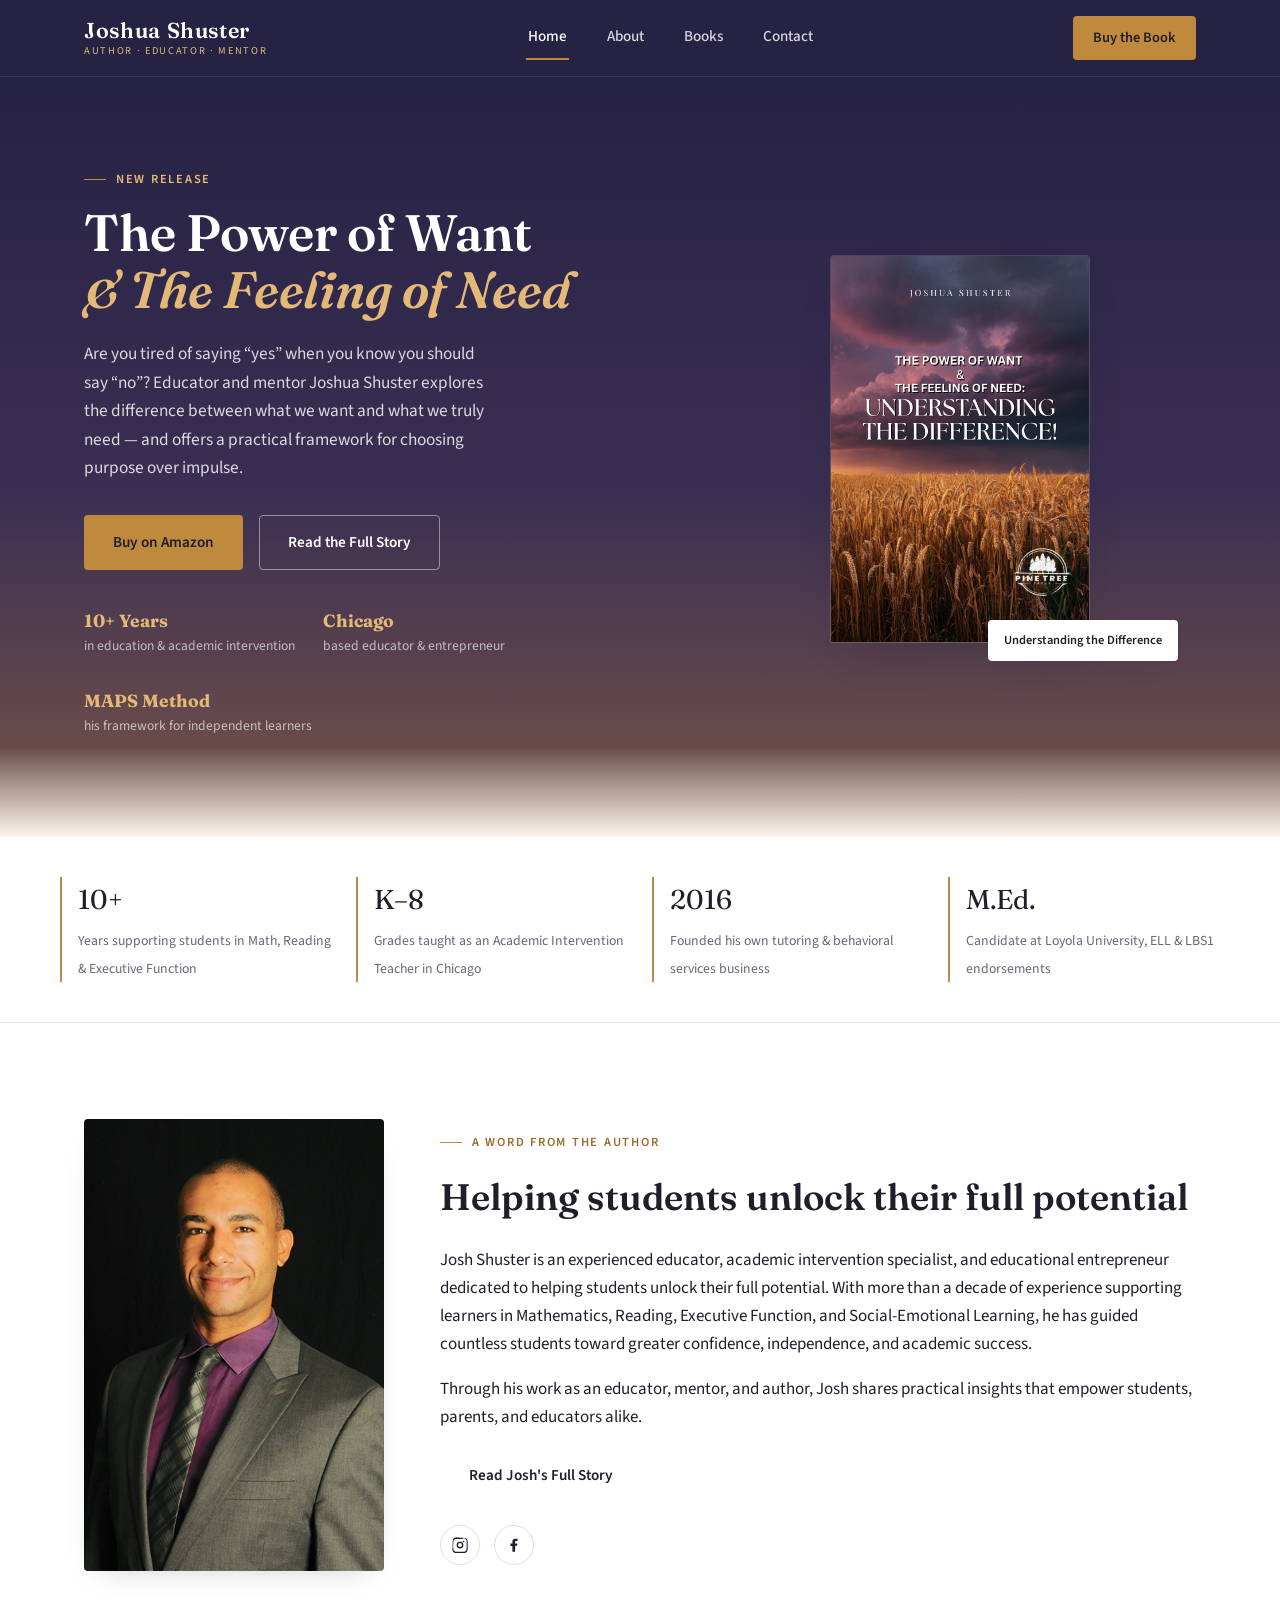
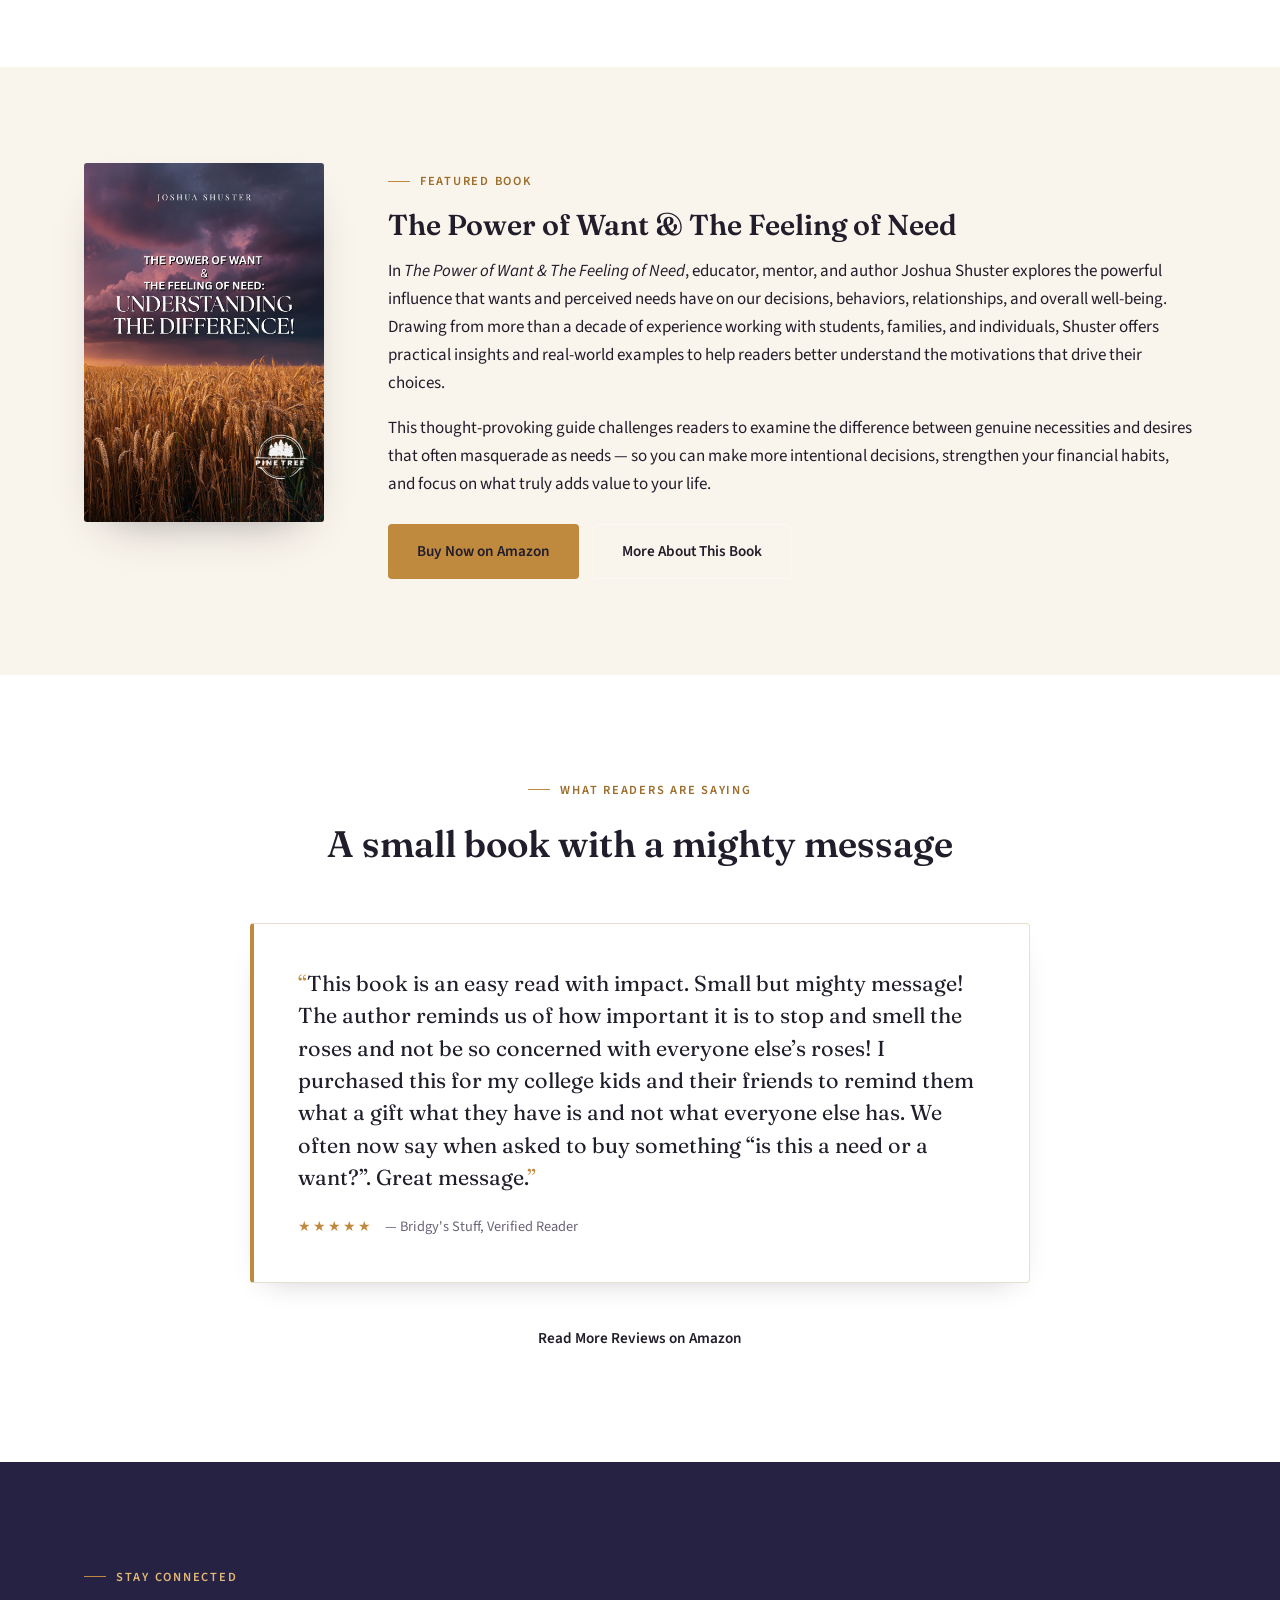
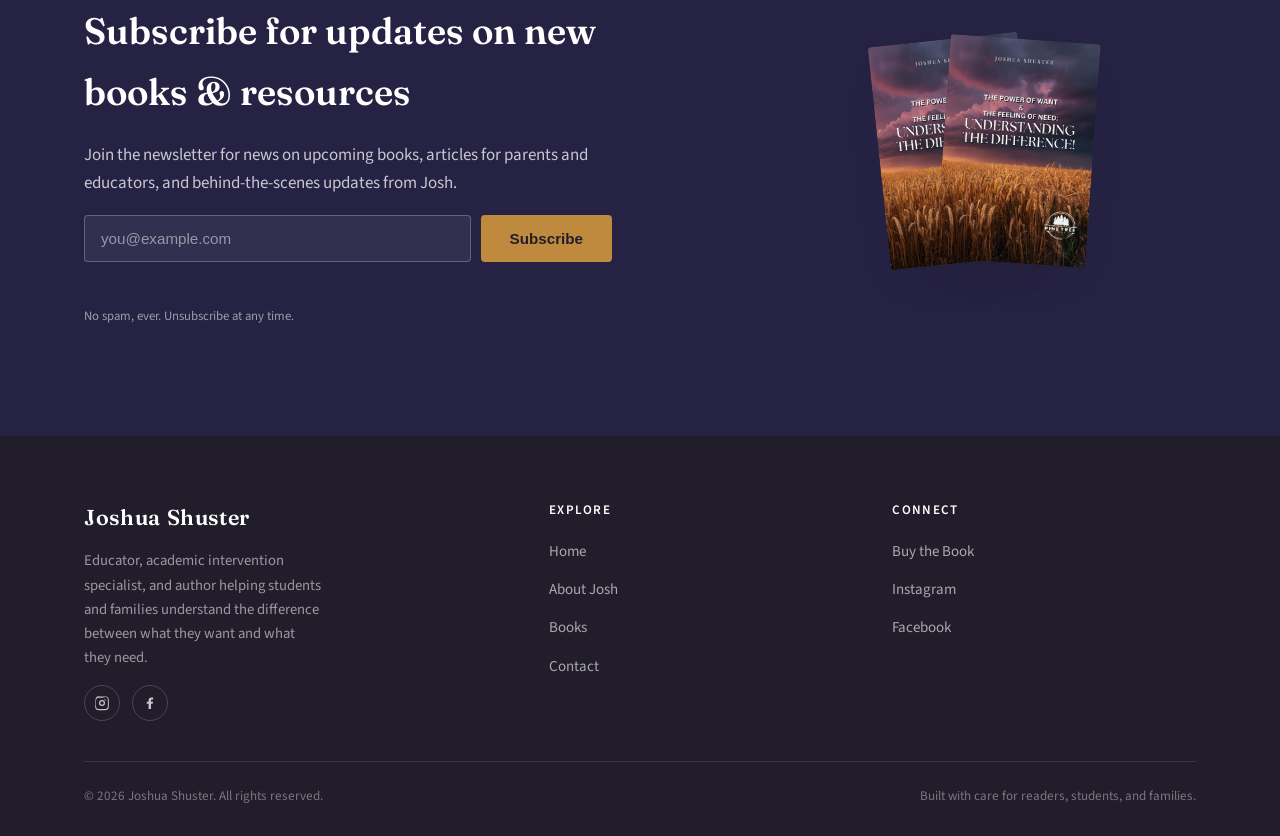
==== index.html @ 62a3688b "Add files via upload" ====
<!DOCTYPE html>
<html lang="en">
<head>
<meta charset="UTF-8">
<meta name="viewport" content="width=device-width, initial-scale=1.0">
<title>Joshua Shuster — Author, Educator &amp; Mentor</title>
<meta name="description" content="Joshua Shuster is an educator, academic intervention specialist, and author of The Power of Want &amp; The Feeling of Need. Explore his book, his story, and his work with students and families.">

<link rel="preconnect" href="https://fonts.googleapis.com">
<link rel="preconnect" href="https://fonts.gstatic.com" crossorigin>
<link href="https://fonts.googleapis.com/css2?family=Fraunces:ital,wght@0,500;0,600;0,700;1,500&amp;family=Source+Sans+3:wght@400;500;600;700&amp;display=swap" rel="stylesheet">
<link rel="stylesheet" href="css/styles.css">
<link rel="icon" href="data:image/svg+xml,<svg xmlns=%22http://www.w3.org/2000/svg%22 viewBox=%220 0 100 100%22><rect width=%22100%22 height=%22100%22 rx=%2216%22 fill=%22%23262244%22/><text x=%2250%25%22 y=%2258%25%22 font-size=%2255%22 text-anchor=%22middle%22 fill=%22%23C08A3E%22 font-family=%22Georgia,serif%22>J</text></svg>">
</head>
<body>
<a class="skip-link" href="#main">Skip to content</a>

<header class="site-header">
  <div class="container nav-bar">
    <a href="index.html" class="brand">
      <span class="brand-name">Joshua Shuster</span>
      <span class="brand-tag">Author &middot; Educator &middot; Mentor</span>
    </a>
    <nav class="nav-links" aria-label="Primary">
      <a href="index.html" aria-current="page">Home</a>
      <a href="about.html">About</a>
      <a href="books.html">Books</a>
      <a href="contact.html">Contact</a>
      <a class="nav-cta-mobile" href="https://www.amazon.com/dp/B0FVHML2S7/" target="_blank" rel="noopener">Buy the Book</a>
    </nav>
    <a class="nav-cta" href="https://www.amazon.com/dp/B0FVHML2S7/" target="_blank" rel="noopener">Buy the Book</a>
    <button class="nav-toggle" aria-label="Toggle menu" aria-expanded="false">
      <span></span><span></span><span></span>
    </button>
  </div>
</header>

<main id="main">

  <!-- HERO -->
  <section class="hero">
    <div class="container hero-grid">
      <div class="hero-copy">
        <p class="eyebrow" style="color:var(--wheat-light)">New Release</p>
        <h1>The Power of Want<br><em>&amp; The Feeling of Need</em></h1>
        <p class="hero-sub">Are you tired of saying &ldquo;yes&rdquo; when you know you should say &ldquo;no&rdquo;? Educator and mentor Joshua Shuster explores the difference between what we want and what we truly need &mdash; and offers a practical framework for choosing purpose over impulse.</p>
        <div class="hero-actions">
          <a class="btn btn-primary" href="https://www.amazon.com/dp/B0FVHML2S7/" target="_blank" rel="noopener">Buy on Amazon</a>
          <a class="btn btn-outline-light" href="books.html">Read the Full Story</a>
        </div>
        <div class="hero-meta">
          <div><strong>10+ Years</strong>in education &amp; academic intervention</div>
          <div><strong>Chicago</strong>based educator &amp; entrepreneur</div>
          <div><strong>MAPS Method</strong>his framework for independent learners</div>
        </div>
      </div>
      <div class="hero-cover">
        <img src="images/book-cover.jpg" alt="Cover of The Power of Want &amp; The Feeling of Need by Joshua Shuster, showing a wheat field under a dusk sky" width="260">
        <span class="hero-cover-badge">Understanding&nbsp;the&nbsp;Difference</span>
      </div>
    </div>
  </section>

  <!-- CREDIBILITY STRIP -->
  <section class="stats-strip">
    <div class="container stats-grid">
      <div class="stat-item">
        <span class="stat-num">10+</span>
        <span class="stat-label">Years supporting students in Math, Reading &amp; Executive Function</span>
      </div>
      <div class="stat-item">
        <span class="stat-num">K&ndash;8</span>
        <span class="stat-label">Grades taught as an Academic Intervention Teacher in Chicago</span>
      </div>
      <div class="stat-item">
        <span class="stat-num">2016</span>
        <span class="stat-label">Founded his own tutoring &amp; behavioral services business</span>
      </div>
      <div class="stat-item">
        <span class="stat-num">M.Ed.</span>
        <span class="stat-label">Candidate at Loyola University, ELL &amp; LBS1 endorsements</span>
      </div>
    </div>
  </section>

  <!-- A WORD FROM THE AUTHOR -->
  <section class="section section-alt">
    <div class="container author-grid">
      <img class="author-photo" src="images/author-photo.jpg" alt="Portrait of Joshua Shuster">
      <div class="author-copy">
        <p class="eyebrow">A Word From the Author</p>
        <h2>Helping students unlock their full potential</h2>
        <p>Josh Shuster is an experienced educator, academic intervention specialist, and educational entrepreneur dedicated to helping students unlock their full potential. With more than a decade of experience supporting learners in Mathematics, Reading, Executive Function, and Social-Emotional Learning, he has guided countless students toward greater confidence, independence, and academic success.</p>
        <p>Through his work as an educator, mentor, and author, Josh shares practical insights that empower students, parents, and educators alike.</p>
        <a class="btn btn-outline" href="about.html">Read Josh's Full Story</a>
        <div class="social-row" aria-label="Josh Shuster on social media">
          <a href="https://www.instagram.com/joshuashuster__author" target="_blank" rel="noopener" aria-label="Instagram">
            <svg viewBox="0 0 24 24"><path d="M12 2.2c3.2 0 3.6 0 4.9.07 1.2.06 2 .25 2.4.42.6.24 1 .53 1.5 1s.76.9 1 1.5c.17.4.36 1.2.42 2.4.06 1.3.07 1.7.07 4.9s0 3.6-.07 4.9c-.06 1.2-.25 2-.42 2.4a4 4 0 0 1-1 1.5 4 4 0 0 1-1.5 1c-.4.17-1.2.36-2.4.42-1.3.06-1.7.07-4.9.07s-3.6 0-4.9-.07c-1.2-.06-2-.25-2.4-.42a4 4 0 0 1-1.5-1 4 4 0 0 1-1-1.5c-.17-.4-.36-1.2-.42-2.4C2.21 15.6 2.2 15.2 2.2 12s0-3.6.07-4.9c.06-1.2.25-2 .42-2.4a4 4 0 0 1 1-1.5 4 4 0 0 1 1.5-1c.4-.17 1.2-.36 2.4-.42C8.4 2.21 8.8 2.2 12 2.2zm0 1.8c-3.15 0-3.52 0-4.76.07-1 .05-1.5.2-1.86.34-.47.18-.8.4-1.15.75s-.57.68-.75 1.15c-.14.36-.29.87-.34 1.86C3.02 8.48 3 8.85 3 12s0 3.52.07 4.76c.05 1 .2 1.5.34 1.86.18.47.4.8.75 1.15s.68.57 1.15.75c.36.14.87.29 1.86.34 1.24.06 1.6.07 4.76.07s3.52 0 4.76-.07c1-.05 1.5-.2 1.86-.34.47-.18.8-.4 1.15-.75s.57-.68.75-1.15c.14-.36.29-.87.34-1.86.06-1.24.07-1.6.07-4.76s0-3.52-.07-4.76c-.05-1-.2-1.5-.34-1.86a3 3 0 0 0-.75-1.15 3 3 0 0 0-1.15-.75c-.36-.14-.87-.29-1.86-.34C15.52 4 15.15 4 12 4zm0 3.5a4.5 4.5 0 1 1 0 9 4.5 4.5 0 0 1 0-9zm0 1.8a2.7 2.7 0 1 0 0 5.4 2.7 2.7 0 0 0 0-5.4zm5.7-2a1.05 1.05 0 1 1-2.1 0 1.05 1.05 0 0 1 2.1 0z"/></svg>
          </a>
          <a href="https://www.facebook.com/joshua.shuster.73" target="_blank" rel="noopener" aria-label="Facebook">
            <svg viewBox="0 0 24 24"><path d="M13.5 21v-7.9h2.66l.4-3.1h-3.06V8.1c0-.9.25-1.5 1.55-1.5h1.65V3.8C15.9 3.7 15 3.6 13.9 3.6c-2.4 0-4 1.46-4 4.15v2.35H7.2v3.1h2.7V21h3.6z"/></svg>
          </a>
        </div>
      </div>
    </div>
  </section>

  <!-- BOOK SHOWCASE -->
  <section class="section">
    <div class="container book-showcase">
      <div class="book-cover-frame">
        <img src="images/book-cover.jpg" alt="Book cover: The Power of Want &amp; The Feeling of Need">
      </div>
      <div class="book-title-block">
        <p class="eyebrow">Featured Book</p>
        <h3>The Power of Want &amp; The Feeling of Need</h3>
        <div class="book-desc">
          <p>In <em>The Power of Want &amp; The Feeling of Need</em>, educator, mentor, and author Joshua Shuster explores the powerful influence that wants and perceived needs have on our decisions, behaviors, relationships, and overall well-being. Drawing from more than a decade of experience working with students, families, and individuals, Shuster offers practical insights and real-world examples to help readers better understand the motivations that drive their choices.</p>
          <p>This thought-provoking guide challenges readers to examine the difference between genuine necessities and desires that often masquerade as needs &mdash; so you can make more intentional decisions, strengthen your financial habits, and focus on what truly adds value to your life.</p>
        </div>
        <div class="book-actions">
          <a class="btn btn-primary" href="https://www.amazon.com/dp/B0FVHML2S7/" target="_blank" rel="noopener">Buy Now on Amazon</a>
          <a class="btn btn-outline" href="books.html">More About This Book</a>
        </div>
      </div>
    </div>
  </section>

  <!-- TESTIMONIAL -->
  <section class="section section-alt">
    <div class="container">
      <div class="section-head center">
        <p class="eyebrow" style="justify-content:center">What Readers Are Saying</p>
        <h2>A small book with a mighty message</h2>
      </div>
      <div class="testimonial-card">
        <p class="testimonial-quote">This book is an easy read with impact. Small but mighty message! The author reminds us of how important it is to stop and smell the roses and not be so concerned with everyone else&rsquo;s roses! I purchased this for my college kids and their friends to remind them what a gift what they have is and not what everyone else has. We often now say when asked to buy something &ldquo;is this a need or a want?&rdquo;. Great message.</p>
        <div class="testimonial-attr">
          <span class="stars">&#9733;&#9733;&#9733;&#9733;&#9733;</span>
          <span>&mdash; Bridgy's Stuff, Verified Reader</span>
        </div>
      </div>
      <div class="testimonial-more">
        <a class="btn btn-outline" href="https://www.amazon.com/dp/B0FVHML2S7/" target="_blank" rel="noopener">Read More Reviews on Amazon</a>
      </div>
    </div>
  </section>

  <!-- NEWSLETTER -->
  <section class="section section-dark">
    <div class="container newsletter">
      <div class="newsletter-copy">
        <p class="eyebrow" style="color:var(--wheat-light)">Stay Connected</p>
        <h2>Subscribe for updates on new books &amp; resources</h2>
        <p style="color:rgba(255,255,255,0.75)">Join the newsletter for news on upcoming books, articles for parents and educators, and behind-the-scenes updates from Josh.</p>
        <form id="newsletter-form" class="newsletter-form" novalidate>
          <label for="newsletter-email" class="visually-hidden">Email address</label>
          <input type="email" id="newsletter-email" name="email" placeholder="you@example.com" required>
          <button type="submit" class="btn btn-primary">Subscribe</button>
        </form>
        <p id="newsletter-status" class="newsletter-status" role="status" aria-live="polite"></p>
        <p class="newsletter-note">No spam, ever. Unsubscribe at any time.</p>
      </div>
      <div class="newsletter-covers" aria-hidden="true">
        <img src="images/book-cover.jpg" alt="">
        <img src="images/book-cover.jpg" alt="">
      </div>
    </div>
  </section>

</main>

<footer class="site-footer">
  <div class="container">
    <div class="footer-grid">
      <div class="footer-brand">
        <span class="brand-name">Joshua Shuster</span>
        <p class="footer-desc">Educator, academic intervention specialist, and author helping students and families understand the difference between what they want and what they need.</p>
        <div class="footer-social">
          <a href="https://www.instagram.com/joshuashuster__author" target="_blank" rel="noopener" aria-label="Instagram">
            <svg viewBox="0 0 24 24"><path d="M12 2.2c3.2 0 3.6 0 4.9.07 1.2.06 2 .25 2.4.42.6.24 1 .53 1.5 1s.76.9 1 1.5c.17.4.36 1.2.42 2.4.06 1.3.07 1.7.07 4.9s0 3.6-.07 4.9c-.06 1.2-.25 2-.42 2.4a4 4 0 0 1-1 1.5 4 4 0 0 1-1.5 1c-.4.17-1.2.36-2.4.42-1.3.06-1.7.07-4.9.07s-3.6 0-4.9-.07c-1.2-.06-2-.25-2.4-.42a4 4 0 0 1-1.5-1 4 4 0 0 1-1-1.5c-.17-.4-.36-1.2-.42-2.4C2.21 15.6 2.2 15.2 2.2 12s0-3.6.07-4.9c.06-1.2.25-2 .42-2.4a4 4 0 0 1 1-1.5 4 4 0 0 1 1.5-1c.4-.17 1.2-.36 2.4-.42C8.4 2.21 8.8 2.2 12 2.2zm0 1.8c-3.15 0-3.52 0-4.76.07-1 .05-1.5.2-1.86.34-.47.18-.8.4-1.15.75s-.57.68-.75 1.15c-.14.36-.29.87-.34 1.86C3.02 8.48 3 8.85 3 12s0 3.52.07 4.76c.05 1 .2 1.5.34 1.86.18.47.4.8.75 1.15s.68.57 1.15.75c.36.14.87.29 1.86.34 1.24.06 1.6.07 4.76.07s3.52 0 4.76-.07c1-.05 1.5-.2 1.86-.34.47-.18.8-.4 1.15-.75s.57-.68.75-1.15c.14-.36.29-.87.34-1.86.06-1.24.07-1.6.07-4.76s0-3.52-.07-4.76c-.05-1-.2-1.5-.34-1.86a3 3 0 0 0-.75-1.15 3 3 0 0 0-1.15-.75c-.36-.14-.87-.29-1.86-.34C15.52 4 15.15 4 12 4zm0 3.5a4.5 4.5 0 1 1 0 9 4.5 4.5 0 0 1 0-9zm0 1.8a2.7 2.7 0 1 0 0 5.4 2.7 2.7 0 0 0 0-5.4zm5.7-2a1.05 1.05 0 1 1-2.1 0 1.05 1.05 0 0 1 2.1 0z"/></svg>
          </a>
          <a href="https://www.facebook.com/joshua.shuster.73" target="_blank" rel="noopener" aria-label="Facebook">
            <svg viewBox="0 0 24 24"><path d="M13.5 21v-7.9h2.66l.4-3.1h-3.06V8.1c0-.9.25-1.5 1.55-1.5h1.65V3.8C15.9 3.7 15 3.6 13.9 3.6c-2.4 0-4 1.46-4 4.15v2.35H7.2v3.1h2.7V21h3.6z"/></svg>
          </a>
        </div>
      </div>
      <div class="footer-col">
        <h4>Explore</h4>
        <ul>
          <li><a href="index.html">Home</a></li>
          <li><a href="about.html">About Josh</a></li>
          <li><a href="books.html">Books</a></li>
          <li><a href="contact.html">Contact</a></li>
        </ul>
      </div>
      <div class="footer-col">
        <h4>Connect</h4>
        <ul>
          <li><a href="https://www.amazon.com/dp/B0FVHML2S7/" target="_blank" rel="noopener">Buy the Book</a></li>
          <li><a href="https://www.instagram.com/joshuashuster__author" target="_blank" rel="noopener">Instagram</a></li>
          <li><a href="https://www.facebook.com/joshua.shuster.73" target="_blank" rel="noopener">Facebook</a></li>
        </ul>
      </div>
    </div>
    <div class="footer-bottom">
      <span>&copy; <span data-year>2026</span> Joshua Shuster. All rights reserved.</span>
      <span>Built with care for readers, students, and families.</span>
    </div>
  </div>
</footer>

<script src="js/main.js"></script>
</body>
</html>
---- css/styles.css ----
/* =========================================================
   Joshua Shuster — Author Website
   Design tokens
   ========================================================= */
:root {
  /* Palette — drawn from the book cover: dusk sky over a wheat field */
  --ink: #211D2B;          /* near-black plum, primary text */
  --navy: #262244;         /* deep dusk navy — header/footer */
  --navy-dim: #34305a;
  --cream: #FAF5EC;        /* warm paper background */
  --paper: #FFFFFF;
  --wheat: #C08A3E;        /* primary accent — ripe wheat gold */
  --wheat-light: #E4B876;
  --wheat-dark: #9C6C2A;
  --plum: #6E4568;         /* secondary accent — dusk sky plum */
  --text-muted: #6B6478;
  --line: #E7DFCF;

  --font-display: "Fraunces", Georgia, "Times New Roman", serif;
  --font-body: "Source Sans 3", "Segoe UI", Arial, sans-serif;

  --container: 1160px;
  --radius: 4px;
  --shadow-soft: 0 20px 45px -25px rgba(33, 29, 43, 0.45);
  --shadow-card: 0 12px 30px -18px rgba(33, 29, 43, 0.28);
}

/* =========================================================
   Reset & base
   ========================================================= */
*, *::before, *::after { box-sizing: border-box; }
html { scroll-behavior: smooth; }

@media (prefers-reduced-motion: reduce) {
  html { scroll-behavior: auto; }
  *, *::before, *::after {
    animation-duration: 0.001ms !important;
    animation-iteration-count: 1 !important;
    transition-duration: 0.001ms !important;
    scroll-behavior: auto !important;
  }
}

body {
  margin: 0;
  font-family: var(--font-body);
  color: var(--ink);
  background: var(--cream);
  line-height: 1.65;
  font-size: 17px;
  -webkit-font-smoothing: antialiased;
}

img { max-width: 100%; display: block; }
a { color: inherit; text-decoration: none; }
ul { margin: 0; padding: 0; list-style: none; }
h1, h2, h3, h4 { font-family: var(--font-display); font-weight: 600; margin: 0 0 0.5em; color: var(--ink); }
p { margin: 0 0 1em; }

.container {
  width: 100%;
  max-width: var(--container);
  margin: 0 auto;
  padding: 0 24px;
}

a:focus-visible,
button:focus-visible,
input:focus-visible,
textarea:focus-visible {
  outline: 3px solid var(--wheat);
  outline-offset: 2px;
}

::selection { background: var(--wheat-light); color: var(--ink); }

/* =========================================================
   Eyebrow / labels
   ========================================================= */
.eyebrow {
  display: inline-flex;
  align-items: center;
  gap: 10px;
  font-family: var(--font-body);
  font-size: 0.78rem;
  letter-spacing: 0.14em;
  text-transform: uppercase;
  color: var(--wheat-dark);
  font-weight: 600;
  margin-bottom: 14px;
}
.eyebrow::before {
  content: "";
  width: 22px;
  height: 1px;
  background: var(--wheat);
}

/* =========================================================
   Header
   ========================================================= */
.site-header {
  position: sticky;
  top: 0;
  z-index: 100;
  background: var(--navy);
  border-bottom: 1px solid rgba(255,255,255,0.08);
}

.nav-bar {
  display: flex;
  align-items: center;
  justify-content: space-between;
  height: 76px;
}

.brand {
  display: flex;
  flex-direction: column;
  line-height: 1;
  color: var(--paper);
}
.brand-name {
  font-family: var(--font-display);
  font-size: 1.35rem;
  font-weight: 600;
  letter-spacing: 0.03em;
}
.brand-tag {
  font-size: 0.65rem;
  letter-spacing: 0.16em;
  text-transform: uppercase;
  color: var(--wheat-light);
  margin-top: 4px;
}

.nav-links {
  display: flex;
  align-items: center;
  gap: 36px;
}
.nav-links a {
  color: rgba(255,255,255,0.82);
  font-size: 0.95rem;
  font-weight: 500;
  padding: 8px 2px;
  border-bottom: 2px solid transparent;
  transition: color 0.2s ease, border-color 0.2s ease;
}
.nav-links a:hover,
.nav-links a[aria-current="page"] {
  color: var(--paper);
  border-color: var(--wheat);
}

.nav-cta {
  display: inline-flex;
  align-items: center;
  gap: 8px;
  background: var(--wheat);
  color: var(--ink) !important;
  font-weight: 600;
  padding: 10px 20px;
  border-radius: var(--radius);
  font-size: 0.9rem;
  transition: background 0.2s ease, transform 0.15s ease;
}
.nav-cta:hover { background: var(--wheat-light); transform: translateY(-1px); }

.nav-cta-mobile { display: none; }

.nav-toggle {
  display: none;
  background: none;
  border: none;
  cursor: pointer;
  padding: 8px;
}
.nav-toggle span {
  display: block;
  width: 24px;
  height: 2px;
  background: var(--paper);
  margin: 5px 0;
  transition: transform 0.2s ease, opacity 0.2s ease;
}

/* =========================================================
   Buttons
   ========================================================= */
.btn {
  display: inline-flex;
  align-items: center;
  justify-content: center;
  gap: 8px;
  padding: 14px 28px;
  border-radius: var(--radius);
  font-weight: 600;
  font-size: 0.95rem;
  cursor: pointer;
  border: 1px solid transparent;
  transition: background 0.2s ease, color 0.2s ease, border-color 0.2s ease, transform 0.15s ease;
}
.btn-primary {
  background: var(--wheat);
  color: var(--ink);
}
.btn-primary:hover { background: var(--wheat-light); transform: translateY(-1px); }

.btn-outline {
  background: transparent;
  border-color: rgba(255,255,255,0.4);
  color: inherit;
}
.btn-outline:hover { border-color: var(--wheat); color: var(--wheat-dark); }

.btn-outline-light {
  background: transparent;
  border-color: rgba(255,255,255,0.45);
  color: var(--paper);
}
.btn-outline-light:hover { border-color: var(--wheat); background: rgba(255,255,255,0.06); }

.btn-block { width: 100%; }

/* =========================================================
   Hero (home)
   ========================================================= */
.hero {
  position: relative;
  background: linear-gradient(180deg, var(--navy) 0%, #3a2f52 55%, #7a5548 100%);
  color: var(--paper);
  overflow: hidden;
  padding-bottom: 60px;
}
.hero::after {
  content: "";
  position: absolute;
  inset: auto 0 0 0;
  height: 90px;
  background: linear-gradient(180deg, transparent, var(--cream));
  pointer-events: none;
}
.hero-grid {
  position: relative;
  z-index: 2;
  display: grid;
  grid-template-columns: 1.05fr 0.85fr;
  gap: 56px;
  align-items: center;
  padding-top: 84px;
  padding-bottom: 40px;
}
.hero h1 {
  color: var(--paper);
  font-size: clamp(2.3rem, 4vw, 3.4rem);
  line-height: 1.12;
  margin-bottom: 22px;
}
.hero h1 em {
  font-style: italic;
  color: var(--wheat-light);
}
.hero-sub {
  font-size: 1.08rem;
  color: rgba(255,255,255,0.82);
  max-width: 46ch;
  margin-bottom: 32px;
}
.hero-actions {
  display: flex;
  gap: 16px;
  flex-wrap: wrap;
  margin-bottom: 36px;
}
.hero-meta {
  display: flex;
  gap: 28px;
  flex-wrap: wrap;
  font-size: 0.85rem;
  color: rgba(255,255,255,0.65);
}
.hero-meta strong { color: var(--wheat-light); display: block; font-family: var(--font-display); font-size: 1.1rem; }

.hero-cover {
  position: relative;
  display: flex;
  justify-content: center;
}
.hero-cover img {
  width: 260px;
  border-radius: 3px;
  box-shadow: var(--shadow-soft);
  border: 1px solid rgba(255,255,255,0.15);
}
.hero-cover-badge {
  position: absolute;
  bottom: -18px;
  right: 18px;
  background: var(--paper);
  color: var(--ink);
  padding: 10px 16px;
  border-radius: var(--radius);
  font-size: 0.78rem;
  font-weight: 600;
  box-shadow: var(--shadow-card);
}

/* Wheat divider (signature motif) */
.wheat-divider {
  height: 34px;
  width: 100%;
  display: block;
}

/* =========================================================
   Stat / credibility strip
   ========================================================= */
.stats-strip {
  background: var(--paper);
  border-bottom: 1px solid var(--line);
}
.stats-grid {
  display: grid;
  grid-template-columns: repeat(4, 1fr);
  gap: 24px;
  padding: 40px 0;
}
.stat-item { text-align: left; border-left: 2px solid var(--wheat); padding-left: 16px; }
.stat-num {
  font-family: var(--font-display);
  font-size: 1.7rem;
  color: var(--ink);
  display: block;
  margin-bottom: 4px;
}
.stat-label {
  font-size: 0.86rem;
  color: var(--text-muted);
}

/* =========================================================
   Section basics
   ========================================================= */
.section { padding: 96px 0; }
.section-tight { padding: 72px 0; }
.section-alt { background: var(--paper); }
.section-dark { background: var(--navy); color: rgba(255,255,255,0.9); }
.section-dark h2 { color: var(--paper); }
.section-head { max-width: 640px; margin-bottom: 48px; }
.section-head.center { margin-left: auto; margin-right: auto; text-align: center; }
.section h2 { font-size: clamp(1.7rem, 3vw, 2.3rem); }
.section-lede { color: var(--text-muted); font-size: 1.05rem; }

/* =========================================================
   Author word section
   ========================================================= */
.author-grid {
  display: grid;
  grid-template-columns: 300px 1fr;
  gap: 56px;
  align-items: center;
}
.author-photo {
  border-radius: 4px;
  box-shadow: var(--shadow-card);
}
.author-copy h3 { font-size: 1.6rem; margin-bottom: 18px; }
.signature-line {
  margin-top: 22px;
  font-family: var(--font-display);
  font-style: italic;
  font-size: 1.1rem;
  color: var(--wheat-dark);
}
.signature-role {
  font-size: 0.85rem;
  color: var(--text-muted);
  margin-top: 2px;
}
.social-row { display: flex; gap: 14px; margin-top: 22px; }
.social-row a {
  width: 40px;
  height: 40px;
  border-radius: 50%;
  border: 1px solid var(--line);
  display: flex;
  align-items: center;
  justify-content: center;
  transition: border-color 0.2s ease, background 0.2s ease;
}
.social-row a:hover { border-color: var(--wheat); background: var(--cream); }
.social-row svg { width: 18px; height: 18px; fill: var(--ink); }

/* =========================================================
   Book showcase
   ========================================================= */
.book-showcase {
  display: grid;
  grid-template-columns: 240px 1fr;
  gap: 64px;
  align-items: start;
}
.book-showcase.reverse { grid-template-columns: 1fr 240px; }
.book-showcase.reverse .book-cover-frame { order: 2; }
.book-cover-frame img {
  width: 100%;
  border-radius: 3px;
  box-shadow: var(--shadow-soft);
}
.book-title-block h3 { font-size: 1.8rem; margin-bottom: 8px; }
.book-title-block .eyebrow { margin-bottom: 10px; }
.book-desc p { color: var(--ink); }
.book-actions { display: flex; gap: 14px; margin-top: 26px; flex-wrap: wrap; }

/* =========================================================
   Testimonial
   ========================================================= */
.testimonial-card {
  background: var(--paper);
  border: 1px solid var(--line);
  border-left: 4px solid var(--wheat);
  border-radius: var(--radius);
  padding: 44px;
  max-width: 780px;
  margin: 0 auto;
  box-shadow: var(--shadow-card);
}
.testimonial-quote {
  font-family: var(--font-display);
  font-size: 1.35rem;
  line-height: 1.5;
  color: var(--ink);
  margin-bottom: 20px;
}
.testimonial-quote::before { content: "\201C"; color: var(--wheat); }
.testimonial-quote::after { content: "\201D"; color: var(--wheat); }
.testimonial-attr {
  display: flex;
  align-items: center;
  gap: 12px;
  font-size: 0.9rem;
  color: var(--text-muted);
}
.testimonial-attr .stars { color: var(--wheat); letter-spacing: 2px; }
.testimonial-more { text-align: center; margin-top: 28px; }

/* =========================================================
   Newsletter
   ========================================================= */
.newsletter {
  display: grid;
  grid-template-columns: 1fr 1fr;
  gap: 56px;
  align-items: center;
}
.newsletter-copy h2 { color: var(--paper); }
.newsletter-form {
  display: flex;
  gap: 10px;
  flex-wrap: wrap;
  margin-top: 18px;
}
.newsletter-form input[type="email"] {
  flex: 1 1 240px;
  padding: 14px 16px;
  border-radius: var(--radius);
  border: 1px solid rgba(255,255,255,0.25);
  background: rgba(255,255,255,0.06);
  color: var(--paper);
  font-size: 0.95rem;
}
.newsletter-form input[type="email"]::placeholder { color: rgba(255,255,255,0.5); }
.newsletter-note { font-size: 0.8rem; color: rgba(255,255,255,0.55); margin-top: 12px; }
.newsletter-status { font-size: 0.9rem; margin-top: 12px; min-height: 1.2em; }
.newsletter-status.success { color: var(--wheat-light); }
.newsletter-status.error { color: #E39292; }
.newsletter-covers { display: flex; justify-content: center; gap: -20px; position: relative; height: 220px; }
.newsletter-covers img {
  position: absolute;
  width: 150px;
  border-radius: 3px;
  box-shadow: var(--shadow-soft);
}
.newsletter-covers img:first-child { left: 40%; transform: rotate(-6deg); z-index: 1; }
.newsletter-covers img:last-child { left: 52%; transform: rotate(4deg); z-index: 2; }

/* =========================================================
   Footer
   ========================================================= */
.site-footer {
  background: var(--ink);
  color: rgba(255,255,255,0.7);
  padding: 64px 0 28px;
}
.footer-grid {
  display: grid;
  grid-template-columns: 1.4fr 1fr 1fr;
  gap: 40px;
  padding-bottom: 40px;
  border-bottom: 1px solid rgba(255,255,255,0.1);
}
.footer-brand .brand-name { color: var(--paper); }
.footer-desc { margin-top: 14px; color: rgba(255,255,255,0.55); font-size: 0.92rem; max-width: 34ch; }
.footer-col h4 {
  color: var(--paper);
  font-size: 0.82rem;
  letter-spacing: 0.1em;
  text-transform: uppercase;
  font-family: var(--font-body);
  margin-bottom: 16px;
}
.footer-col li { margin-bottom: 10px; }
.footer-col a { color: rgba(255,255,255,0.62); font-size: 0.94rem; transition: color 0.2s ease; }
.footer-col a:hover { color: var(--wheat-light); }
.footer-bottom {
  display: flex;
  justify-content: space-between;
  align-items: center;
  flex-wrap: wrap;
  gap: 12px;
  padding-top: 24px;
  font-size: 0.82rem;
  color: rgba(255,255,255,0.4);
}
.footer-social { display: flex; gap: 12px; }
.footer-social a {
  width: 36px; height: 36px;
  border-radius: 50%;
  border: 1px solid rgba(255,255,255,0.18);
  display: flex; align-items: center; justify-content: center;
}
.footer-social svg { width: 16px; height: 16px; fill: rgba(255,255,255,0.75); }
.footer-social a:hover { border-color: var(--wheat); }

/* =========================================================
   Page hero (inner pages)
   ========================================================= */
.page-hero {
  background: var(--navy);
  color: var(--paper);
  padding: 72px 0 56px;
}
.page-hero .eyebrow { color: var(--wheat-light); }
.page-hero h1 { color: var(--paper); font-size: clamp(2rem, 3.6vw, 2.8rem); }
.page-hero p { color: rgba(255,255,255,0.75); max-width: 60ch; }
.breadcrumb {
  font-size: 0.82rem;
  color: rgba(255,255,255,0.55);
  margin-bottom: 18px;
}
.breadcrumb a { color: rgba(255,255,255,0.75); }
.breadcrumb a:hover { color: var(--wheat-light); }

/* =========================================================
   About page
   ========================================================= */
.about-layout {
  display: grid;
  grid-template-columns: 300px 1fr;
  gap: 64px;
  align-items: start;
}
.about-sticky { position: sticky; top: 100px; }
.credential-list { margin-top: 24px; }
.credential-list li {
  padding: 12px 0;
  border-top: 1px solid var(--line);
  font-size: 0.92rem;
  display: flex;
  justify-content: space-between;
  gap: 12px;
  color: var(--text-muted);
}
.credential-list li strong { color: var(--ink); font-weight: 600; }
.about-copy p { font-size: 1.03rem; }
.about-copy h3 { margin-top: 2em; font-size: 1.3rem; }

.method-grid {
  display: grid;
  grid-template-columns: repeat(4, 1fr);
  gap: 20px;
  margin-top: 24px;
}
.method-card {
  background: var(--paper);
  border: 1px solid var(--line);
  border-radius: var(--radius);
  padding: 24px 20px;
}
.method-card .letter {
  font-family: var(--font-display);
  font-size: 1.6rem;
  color: var(--wheat);
  display: block;
  margin-bottom: 10px;
}
.method-card h4 { font-size: 1.02rem; margin-bottom: 6px; }
.method-card p { font-size: 0.88rem; color: var(--text-muted); margin: 0; }

.schools-row {
  display: flex;
  flex-wrap: wrap;
  gap: 10px;
  margin-top: 18px;
}
.school-chip {
  border: 1px solid var(--line);
  background: var(--paper);
  padding: 8px 16px;
  border-radius: 999px;
  font-size: 0.85rem;
  color: var(--text-muted);
}

/* =========================================================
   Books page
   ========================================================= */
.upcoming-card {
  background: var(--paper);
  border: 1px dashed var(--line);
  border-radius: var(--radius);
  padding: 40px;
  text-align: center;
}
.upcoming-card h3 { margin-bottom: 10px; }
.upcoming-card p { color: var(--text-muted); max-width: 46ch; margin-left: auto; margin-right: auto; }

.interview-block {
  display: grid;
  grid-template-columns: 1fr 1fr;
  gap: 48px;
  align-items: center;
}
.video-frame {
  position: relative;
  width: 100%;
  padding-top: 56.25%;
  border-radius: 4px;
  overflow: hidden;
  box-shadow: var(--shadow-card);
  background: #000;
}
.video-frame iframe {
  position: absolute; inset: 0; width: 100%; height: 100%; border: 0;
}

/* =========================================================
   Contact page
   ========================================================= */
.contact-layout {
  display: grid;
  grid-template-columns: 1fr 1fr;
  gap: 56px;
  align-items: start;
}
.contact-card {
  background: var(--paper);
  border: 1px solid var(--line);
  border-radius: var(--radius);
  padding: 40px;
  box-shadow: var(--shadow-card);
}
.form-row { margin-bottom: 20px; }
.form-row label {
  display: block;
  font-size: 0.85rem;
  font-weight: 600;
  margin-bottom: 8px;
  color: var(--ink);
}
.form-row input,
.form-row textarea {
  width: 100%;
  padding: 13px 14px;
  border: 1px solid var(--line);
  border-radius: var(--radius);
  font-family: var(--font-body);
  font-size: 0.95rem;
  background: var(--cream);
  color: var(--ink);
}
.form-row textarea { resize: vertical; min-height: 130px; }
.form-error {
  color: #B3453B;
  font-size: 0.8rem;
  margin-top: 6px;
  min-height: 1em;
}
.form-status {
  margin-top: 16px;
  font-size: 0.92rem;
  min-height: 1.2em;
}
.form-status.success { color: #4C7A4C; }
.form-status.error { color: #B3453B; }

.contact-info h3 { font-size: 1.3rem; }
.contact-methods { margin-top: 20px; }
.contact-methods li {
  display: flex;
  gap: 14px;
  align-items: flex-start;
  padding: 16px 0;
  border-top: 1px solid var(--line);
}
.contact-methods li:first-child { border-top: none; padding-top: 0; }
.contact-methods .icon {
  width: 40px; height: 40px; flex: none;
  border-radius: 50%;
  background: var(--cream);
  border: 1px solid var(--line);
  display: flex; align-items: center; justify-content: center;
}
.contact-methods svg { width: 18px; height: 18px; fill: var(--wheat-dark); }
.contact-methods strong { display: block; font-size: 0.95rem; }
.contact-methods span { font-size: 0.86rem; color: var(--text-muted); }

/* =========================================================
   Utility
   ========================================================= */
.text-center { text-align: center; }
.mt-lg { margin-top: 48px; }
.visually-hidden {
  position: absolute; width: 1px; height: 1px;
  overflow: hidden; clip: rect(0 0 0 0); white-space: nowrap;
}
.skip-link {
  position: absolute;
  left: -999px;
  top: 0;
  background: var(--wheat);
  color: var(--ink);
  padding: 10px 16px;
  z-index: 1000;
  font-weight: 600;
}
.skip-link:focus { left: 12px; top: 12px; }

/* =========================================================
   Responsive
   ========================================================= */
@media (max-width: 960px) {
  .hero-grid { grid-template-columns: 1fr; padding-top: 48px; }
  .hero-cover { order: -1; }
  .hero-cover img { width: 200px; }
  .stats-grid { grid-template-columns: repeat(2, 1fr); }
  .author-grid,
  .book-showcase,
  .book-showcase.reverse,
  .about-layout,
  .contact-layout,
  .interview-block { grid-template-columns: 1fr; }
  .book-showcase.reverse .book-cover-frame { order: 0; }
  .about-sticky { position: static; }
  .newsletter { grid-template-columns: 1fr; }
  .newsletter-covers { height: 180px; margin-top: 20px; }
  .method-grid { grid-template-columns: repeat(2, 1fr); }
  .footer-grid { grid-template-columns: 1fr 1fr; }
}

@media (max-width: 720px) {
  .nav-links { display: none; }
  .nav-toggle { display: block; }
  .nav-cta { display: none; }
  .site-header.open .nav-links {
    display: flex;
    flex-direction: column;
    align-items: flex-start;
    gap: 4px;
    position: absolute;
    top: 76px;
    left: 0;
    right: 0;
    background: var(--navy);
    padding: 16px 24px 24px;
    border-bottom: 1px solid rgba(255,255,255,0.08);
  }
  .site-header.open .nav-links a { border-bottom: none; padding: 10px 0; width: 100%; }
  .nav-cta-mobile {
    display: inline-flex;
    margin-top: 10px;
    background: var(--wheat);
    color: var(--ink);
    font-weight: 600;
    padding: 10px 20px;
    border-radius: var(--radius);
    font-size: 0.9rem;
  }

  .section { padding: 64px 0; }
  .stats-grid { grid-template-columns: 1fr 1fr; padding: 28px 0; }
  .footer-grid { grid-template-columns: 1fr; }
  .footer-bottom { flex-direction: column; align-items: flex-start; }
  .method-grid { grid-template-columns: 1fr; }
  .testimonial-card { padding: 28px; }
}
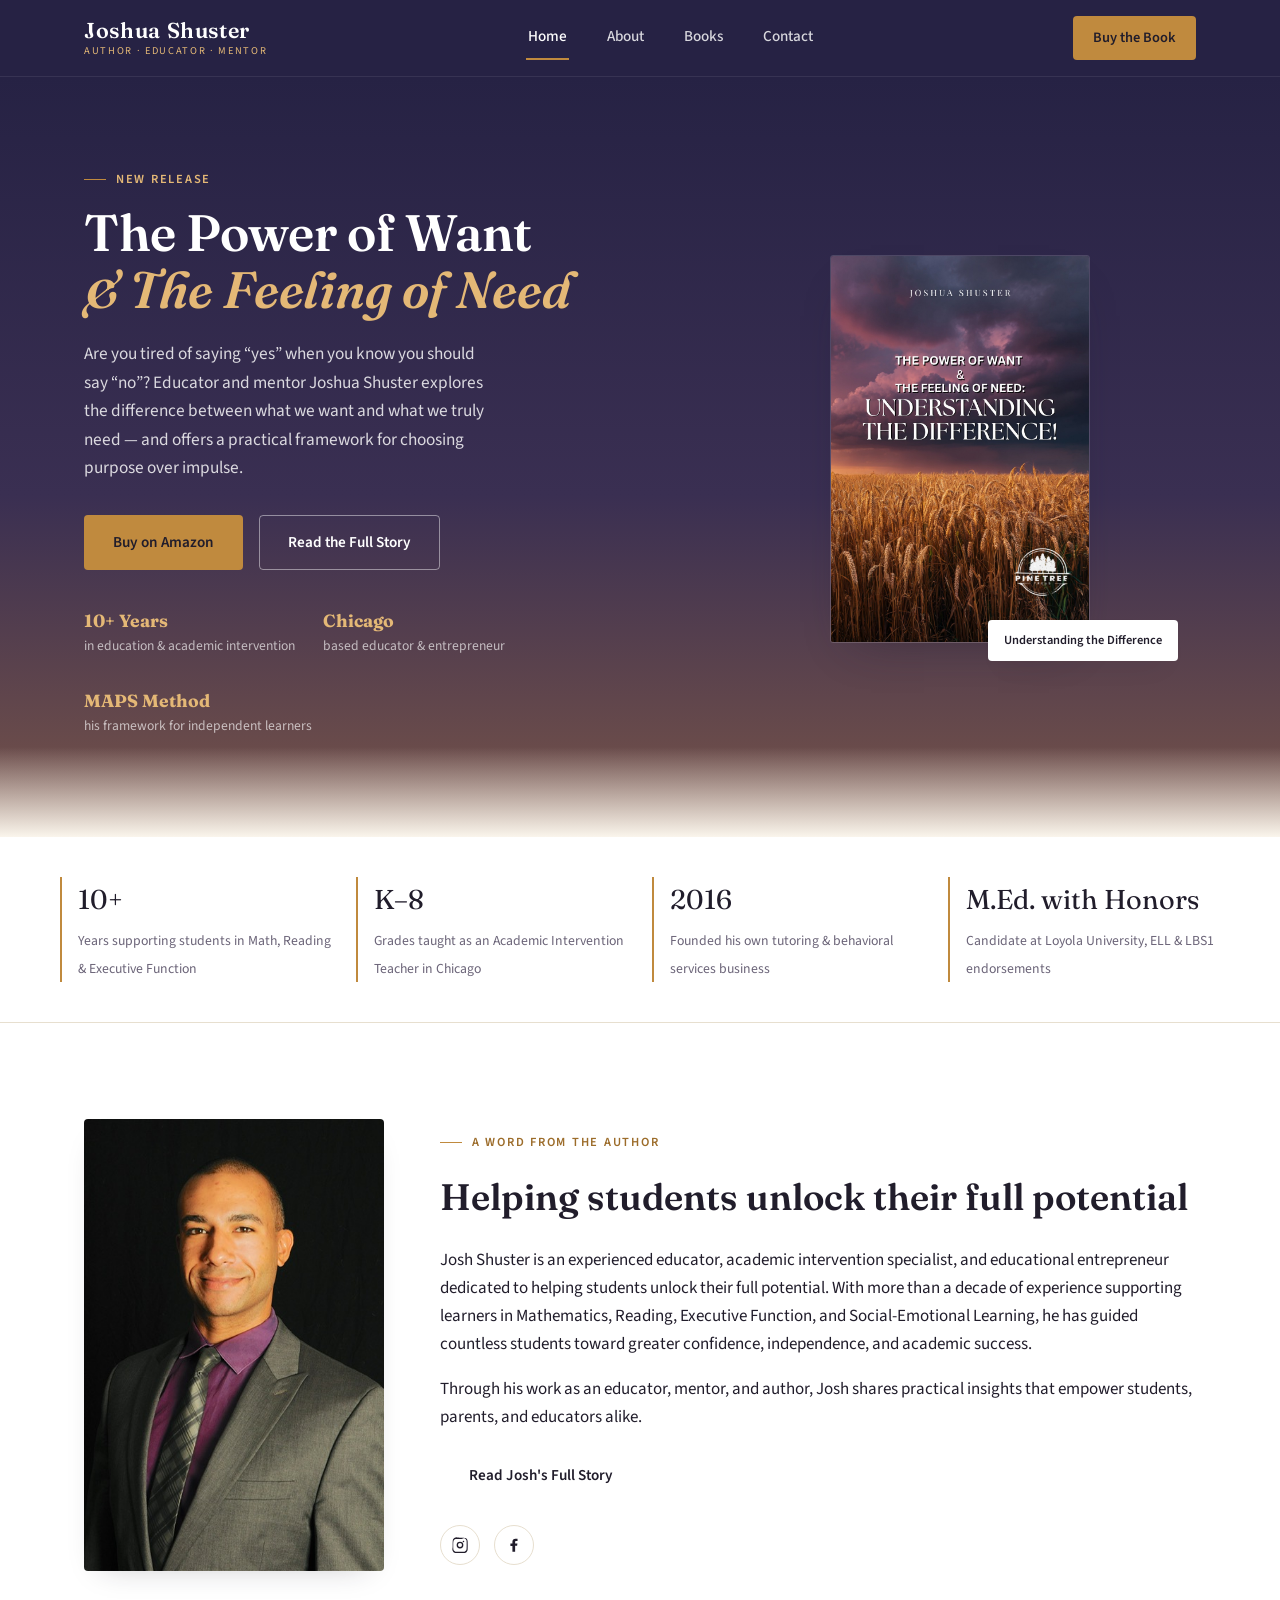
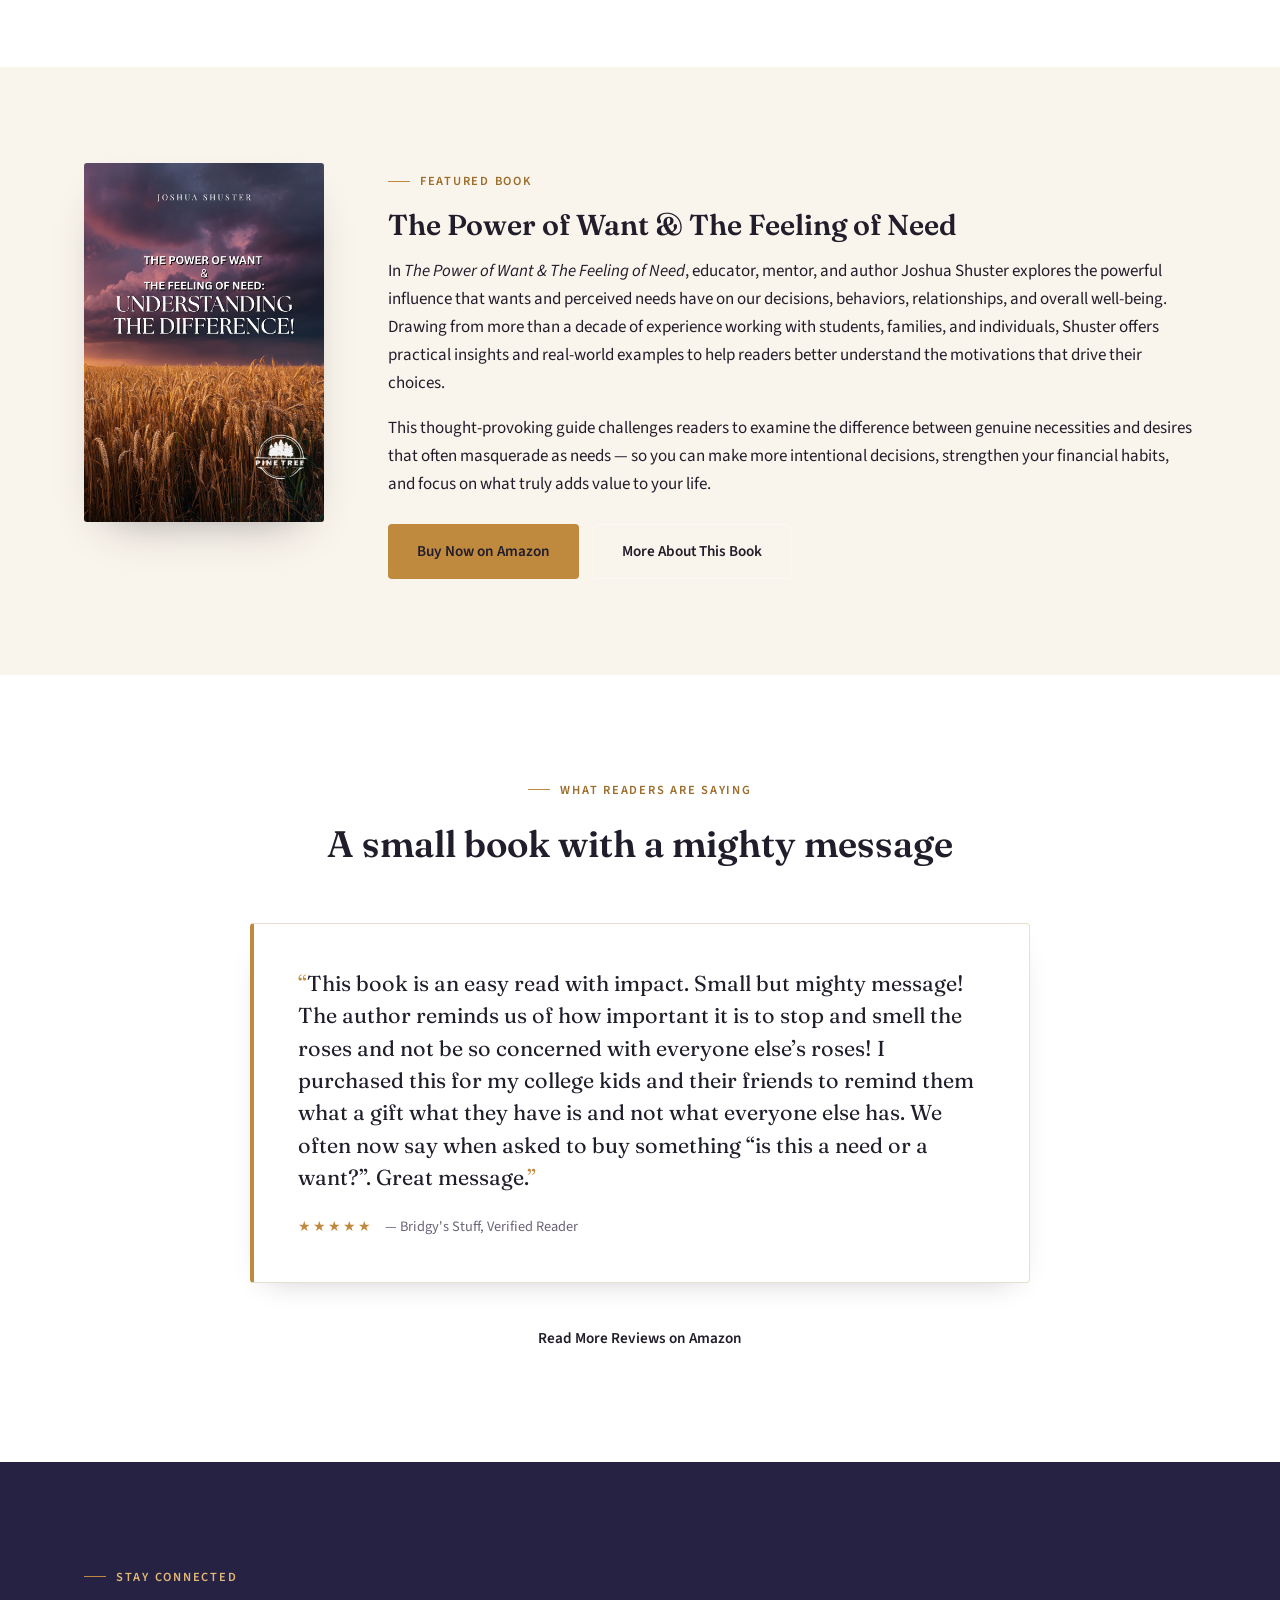
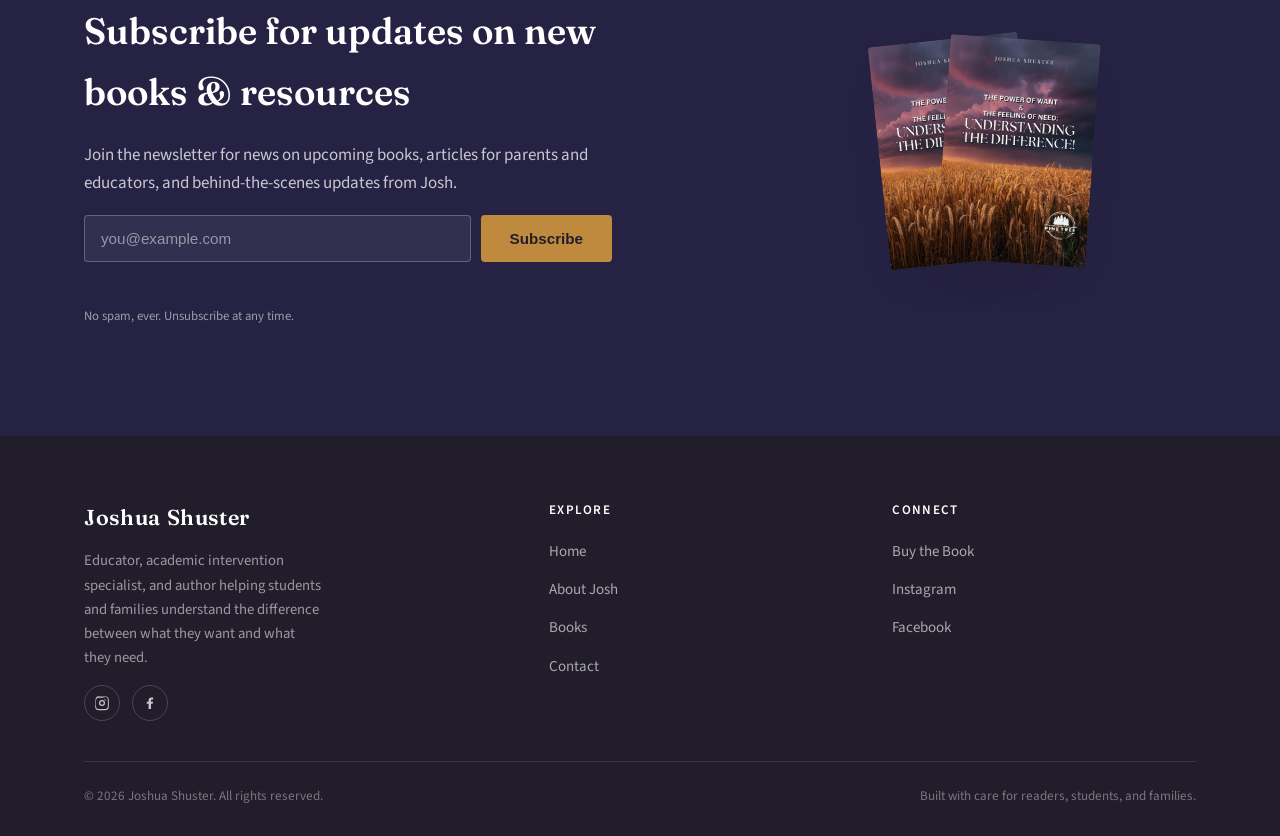
==== commit a38fb60e: "Update education detail to include 'with Honors'" ====
--- a/index.html
+++ b/index.html
@@ -77,7 +77,7 @@
         <span class="stat-label">Founded his own tutoring &amp; behavioral services business</span>
       </div>
       <div class="stat-item">
-        <span class="stat-num">M.Ed.</span>
+        <span class="stat-num">M.Ed. with Honors</span>
         <span class="stat-label">Candidate at Loyola University, ELL &amp; LBS1 endorsements</span>
       </div>
     </div>
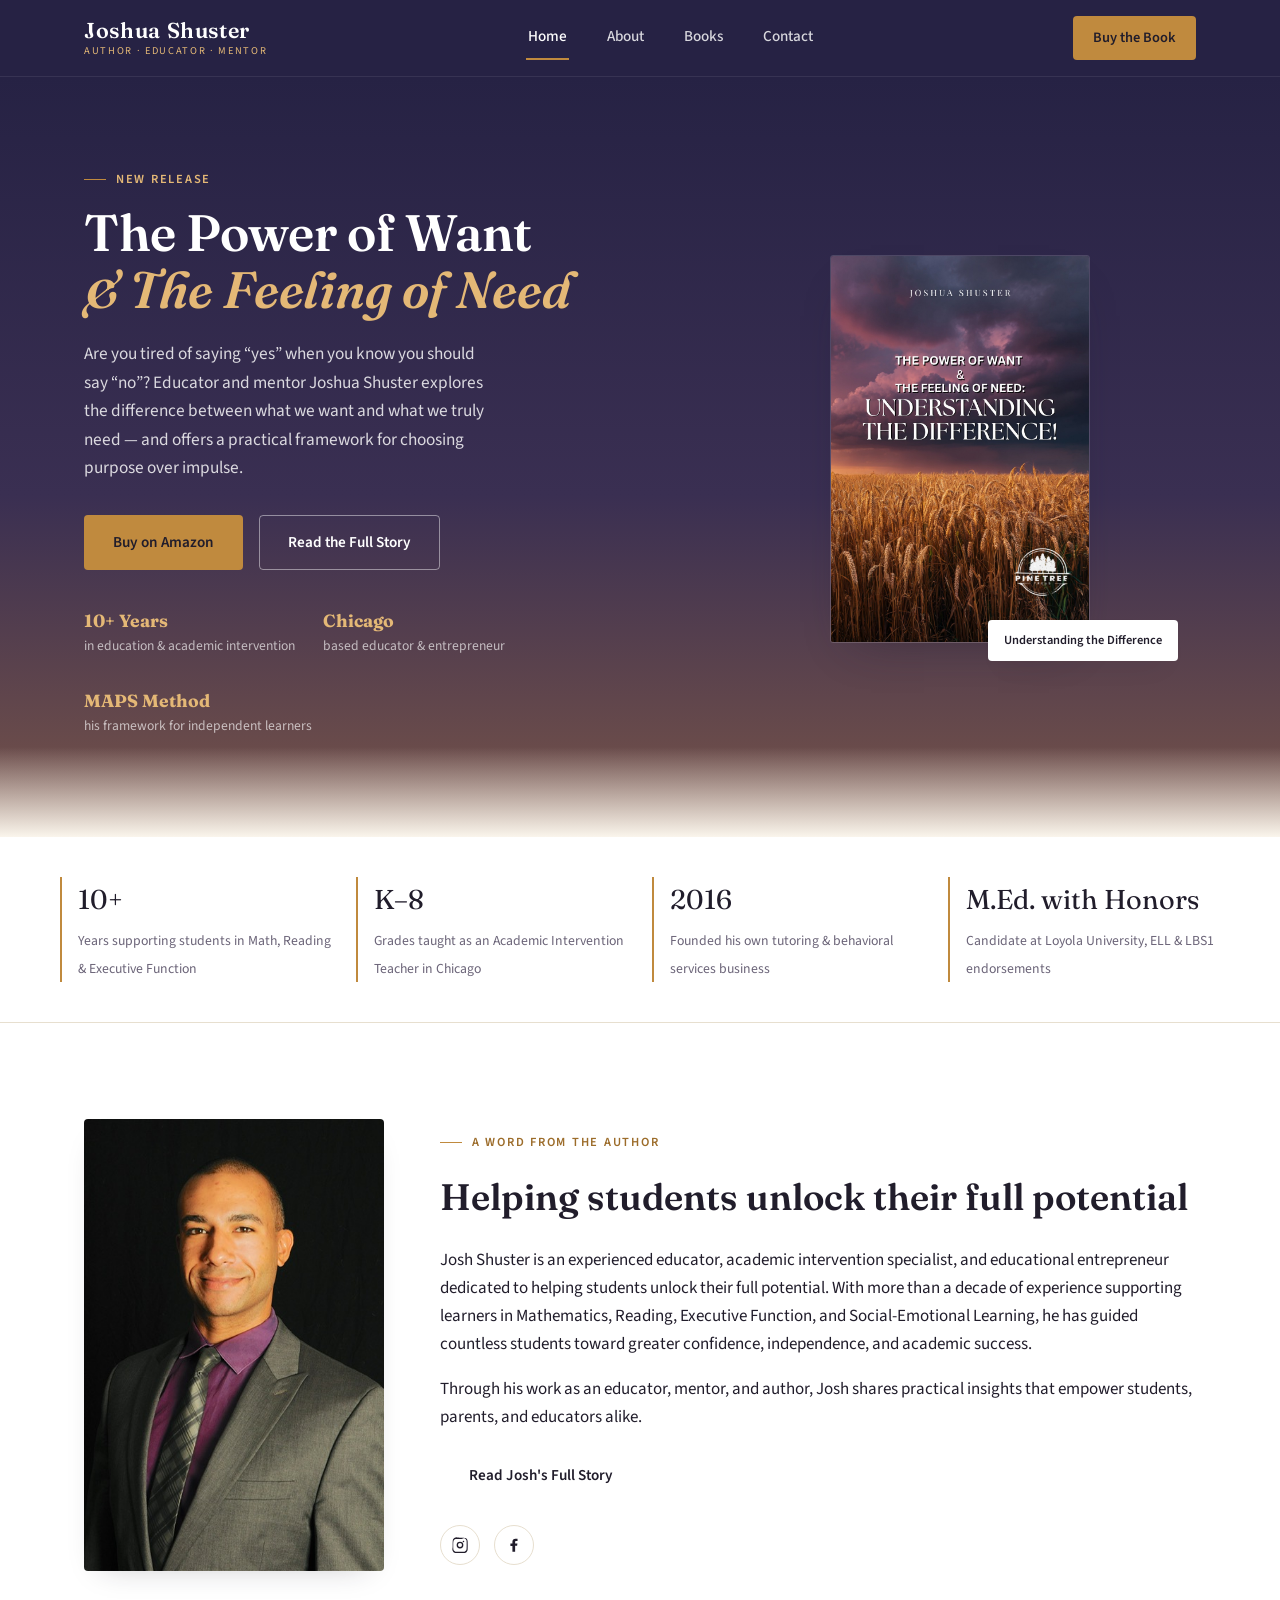
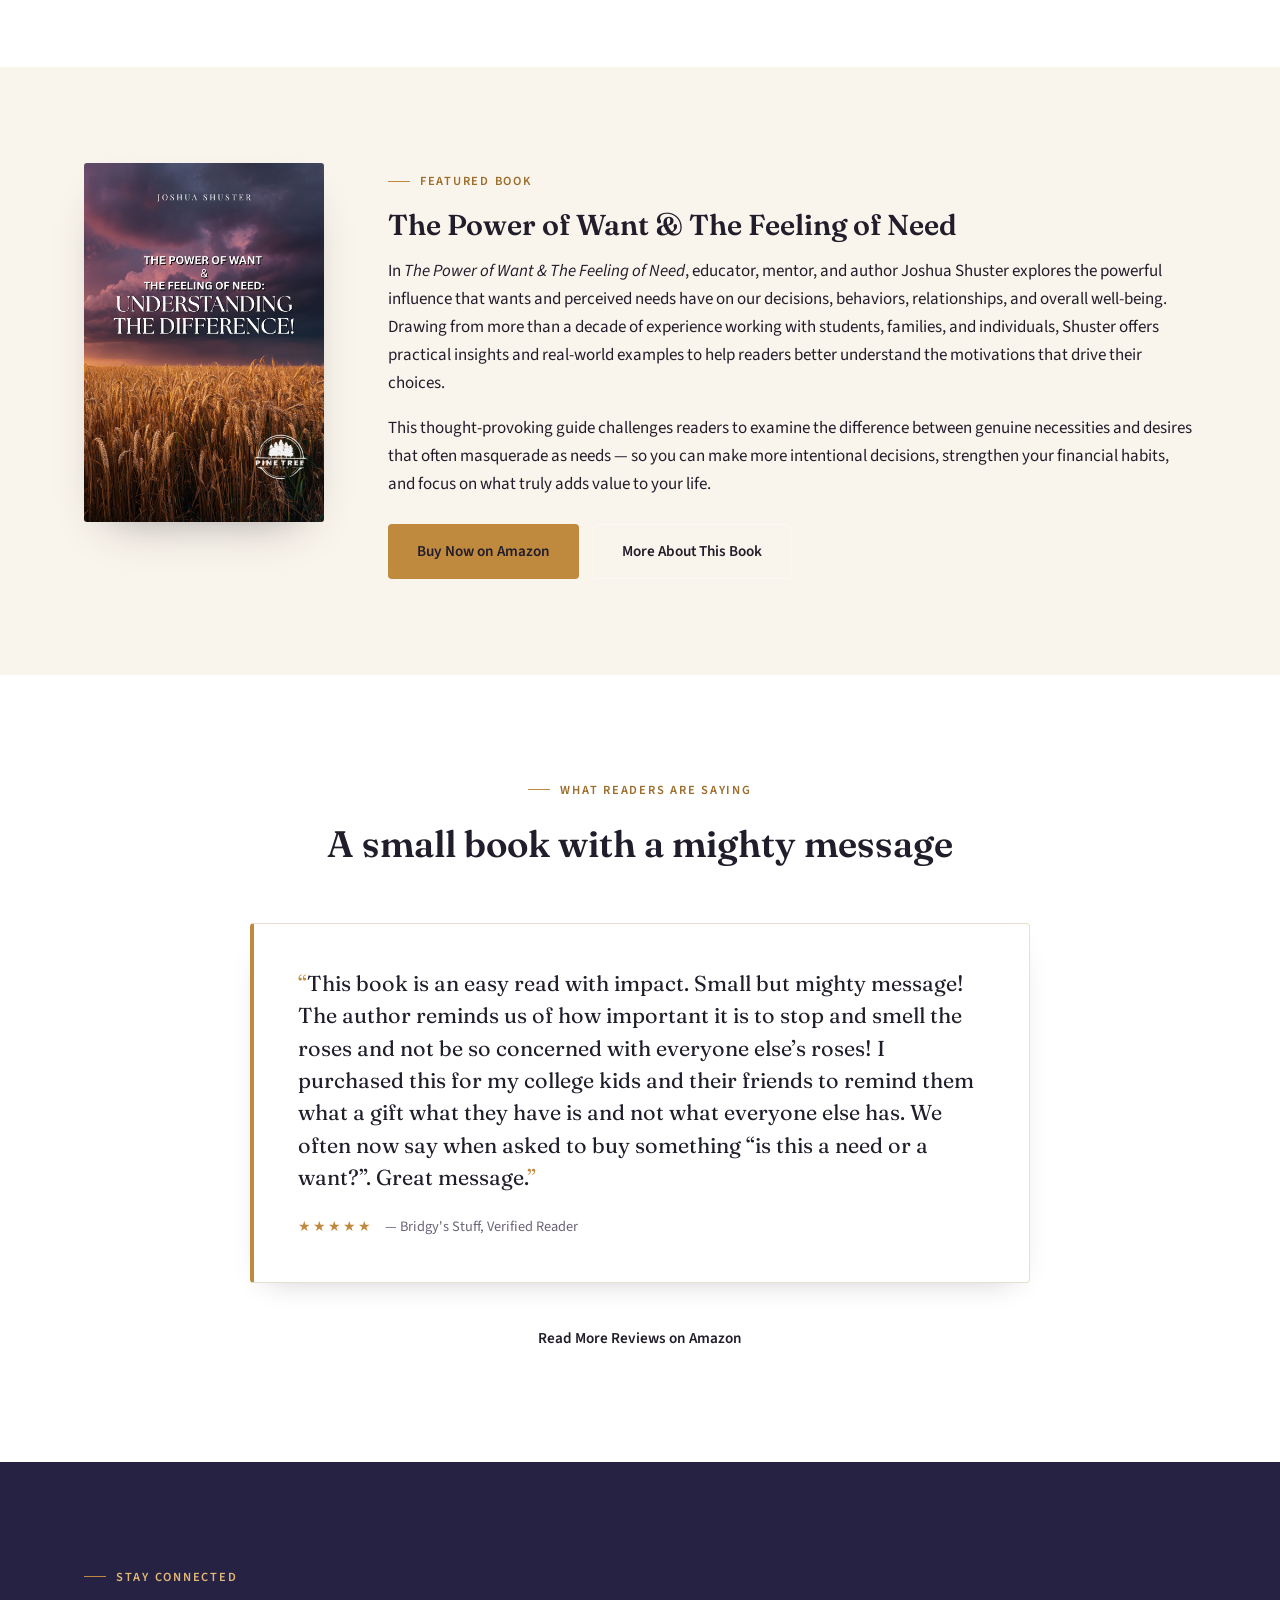
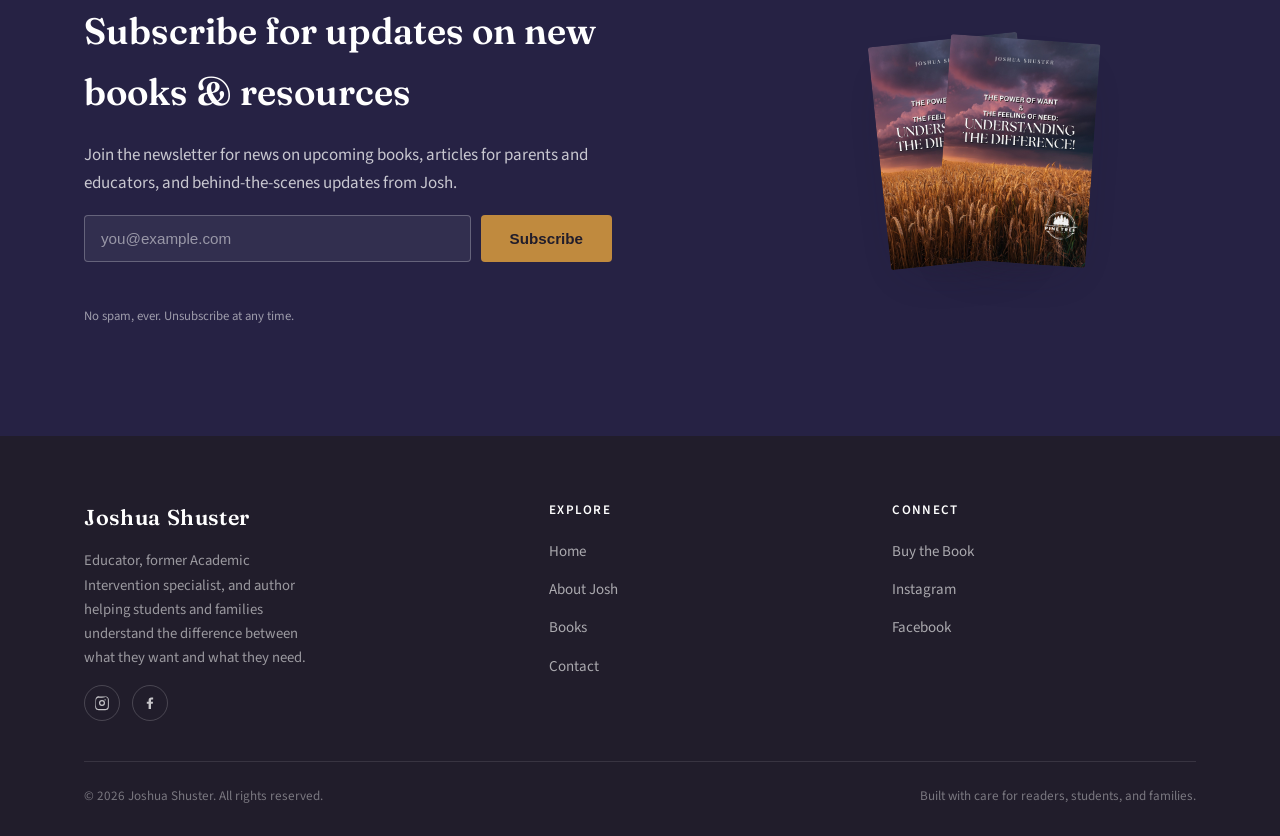
==== commit 8629bff3: "Update footer description to reflect current role" ====
--- a/index.html
+++ b/index.html
@@ -175,7 +175,7 @@
     <div class="footer-grid">
       <div class="footer-brand">
         <span class="brand-name">Joshua Shuster</span>
-        <p class="footer-desc">Educator, academic intervention specialist, and author helping students and families understand the difference between what they want and what they need.</p>
+        <p class="footer-desc">Educator, former Academic Intervention specialist, and author helping students and families understand the difference between what they want and what they need.</p>
         <div class="footer-social">
           <a href="https://www.instagram.com/joshuashuster__author" target="_blank" rel="noopener" aria-label="Instagram">
             <svg viewBox="0 0 24 24"><path d="M12 2.2c3.2 0 3.6 0 4.9.07 1.2.06 2 .25 2.4.42.6.24 1 .53 1.5 1s.76.9 1 1.5c.17.4.36 1.2.42 2.4.06 1.3.07 1.7.07 4.9s0 3.6-.07 4.9c-.06 1.2-.25 2-.42 2.4a4 4 0 0 1-1 1.5 4 4 0 0 1-1.5 1c-.4.17-1.2.36-2.4.42-1.3.06-1.7.07-4.9.07s-3.6 0-4.9-.07c-1.2-.06-2-.25-2.4-.42a4 4 0 0 1-1.5-1 4 4 0 0 1-1-1.5c-.17-.4-.36-1.2-.42-2.4C2.21 15.6 2.2 15.2 2.2 12s0-3.6.07-4.9c.06-1.2.25-2 .42-2.4a4 4 0 0 1 1-1.5 4 4 0 0 1 1.5-1c.4-.17 1.2-.36 2.4-.42C8.4 2.21 8.8 2.2 12 2.2zm0 1.8c-3.15 0-3.52 0-4.76.07-1 .05-1.5.2-1.86.34-.47.18-.8.4-1.15.75s-.57.68-.75 1.15c-.14.36-.29.87-.34 1.86C3.02 8.48 3 8.85 3 12s0 3.52.07 4.76c.05 1 .2 1.5.34 1.86.18.47.4.8.75 1.15s.68.57 1.15.75c.36.14.87.29 1.86.34 1.24.06 1.6.07 4.76.07s3.52 0 4.76-.07c1-.05 1.5-.2 1.86-.34.47-.18.8-.4 1.15-.75s.57-.68.75-1.15c.14-.36.29-.87.34-1.86.06-1.24.07-1.6.07-4.76s0-3.52-.07-4.76c-.05-1-.2-1.5-.34-1.86a3 3 0 0 0-.75-1.15 3 3 0 0 0-1.15-.75c-.36-.14-.87-.29-1.86-.34C15.52 4 15.15 4 12 4zm0 3.5a4.5 4.5 0 1 1 0 9 4.5 4.5 0 0 1 0-9zm0 1.8a2.7 2.7 0 1 0 0 5.4 2.7 2.7 0 0 0 0-5.4zm5.7-2a1.05 1.05 0 1 1-2.1 0 1.05 1.05 0 0 1 2.1 0z"/></svg>
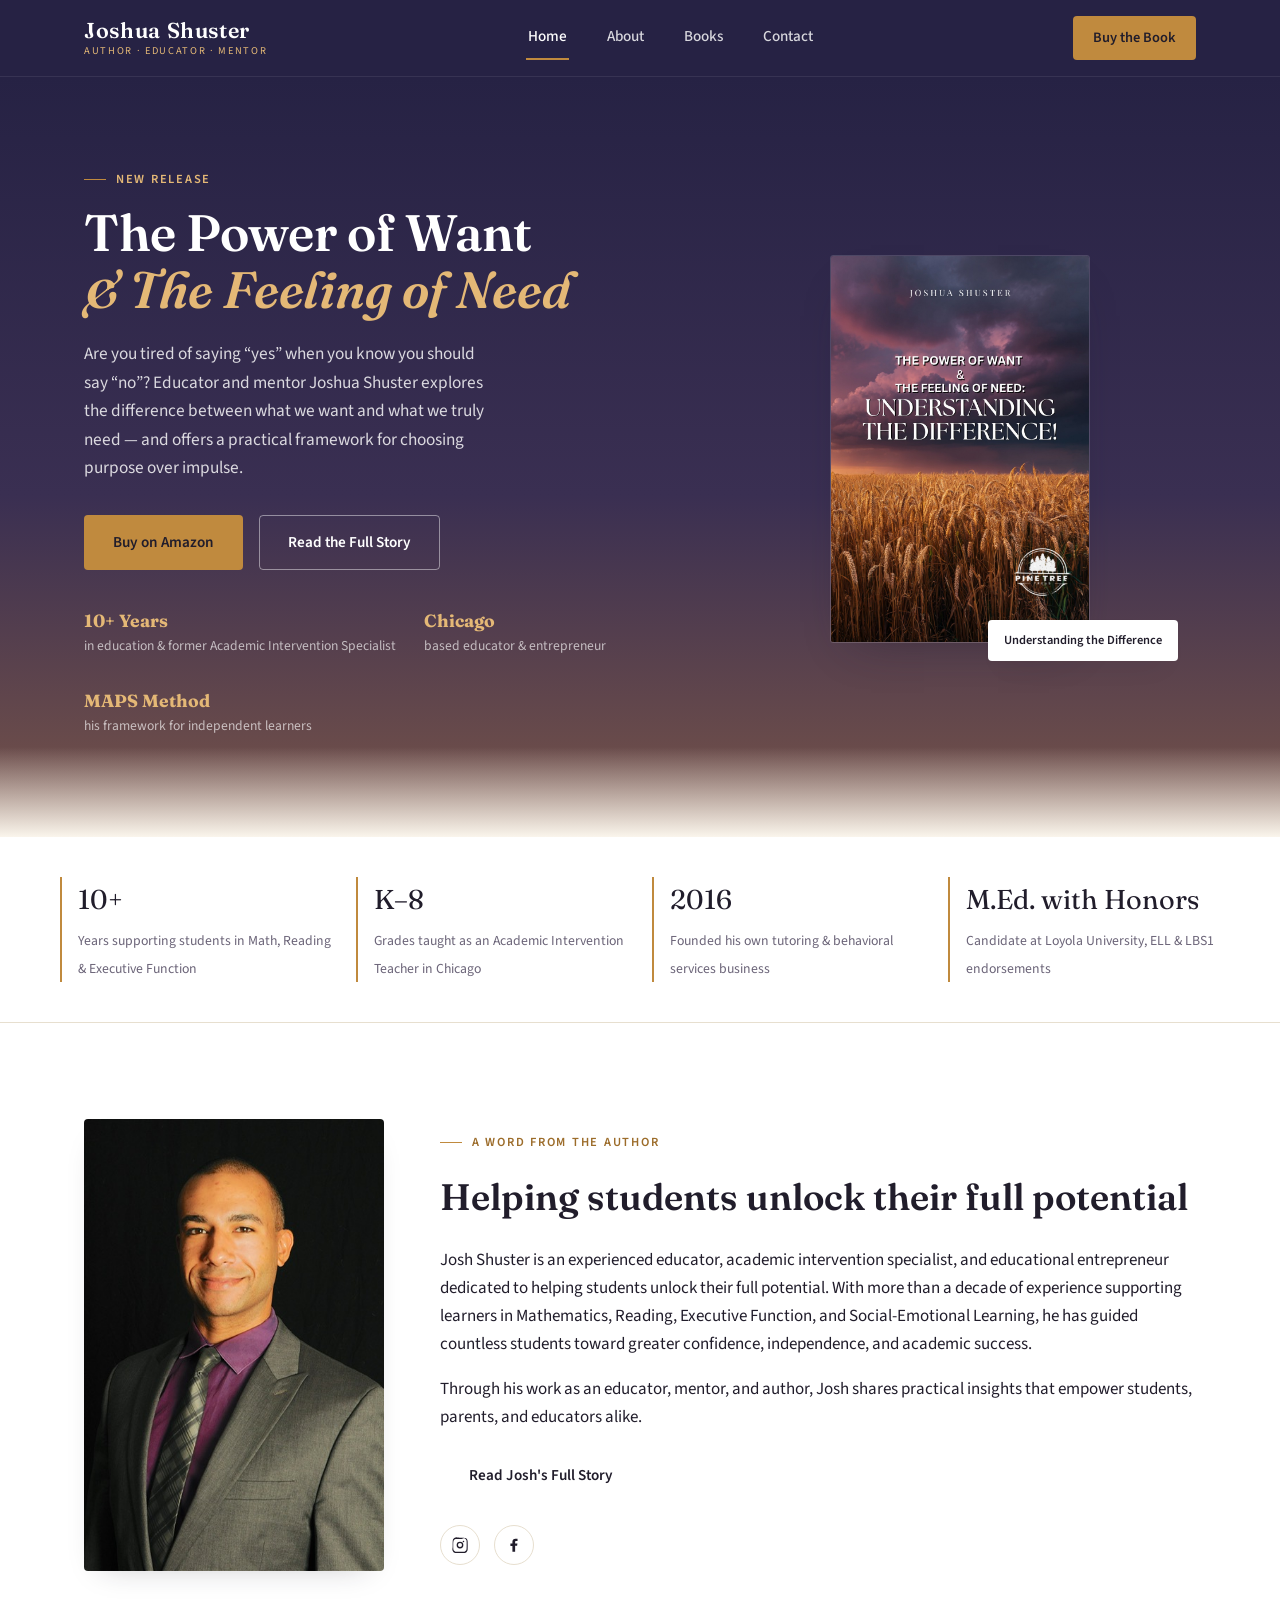
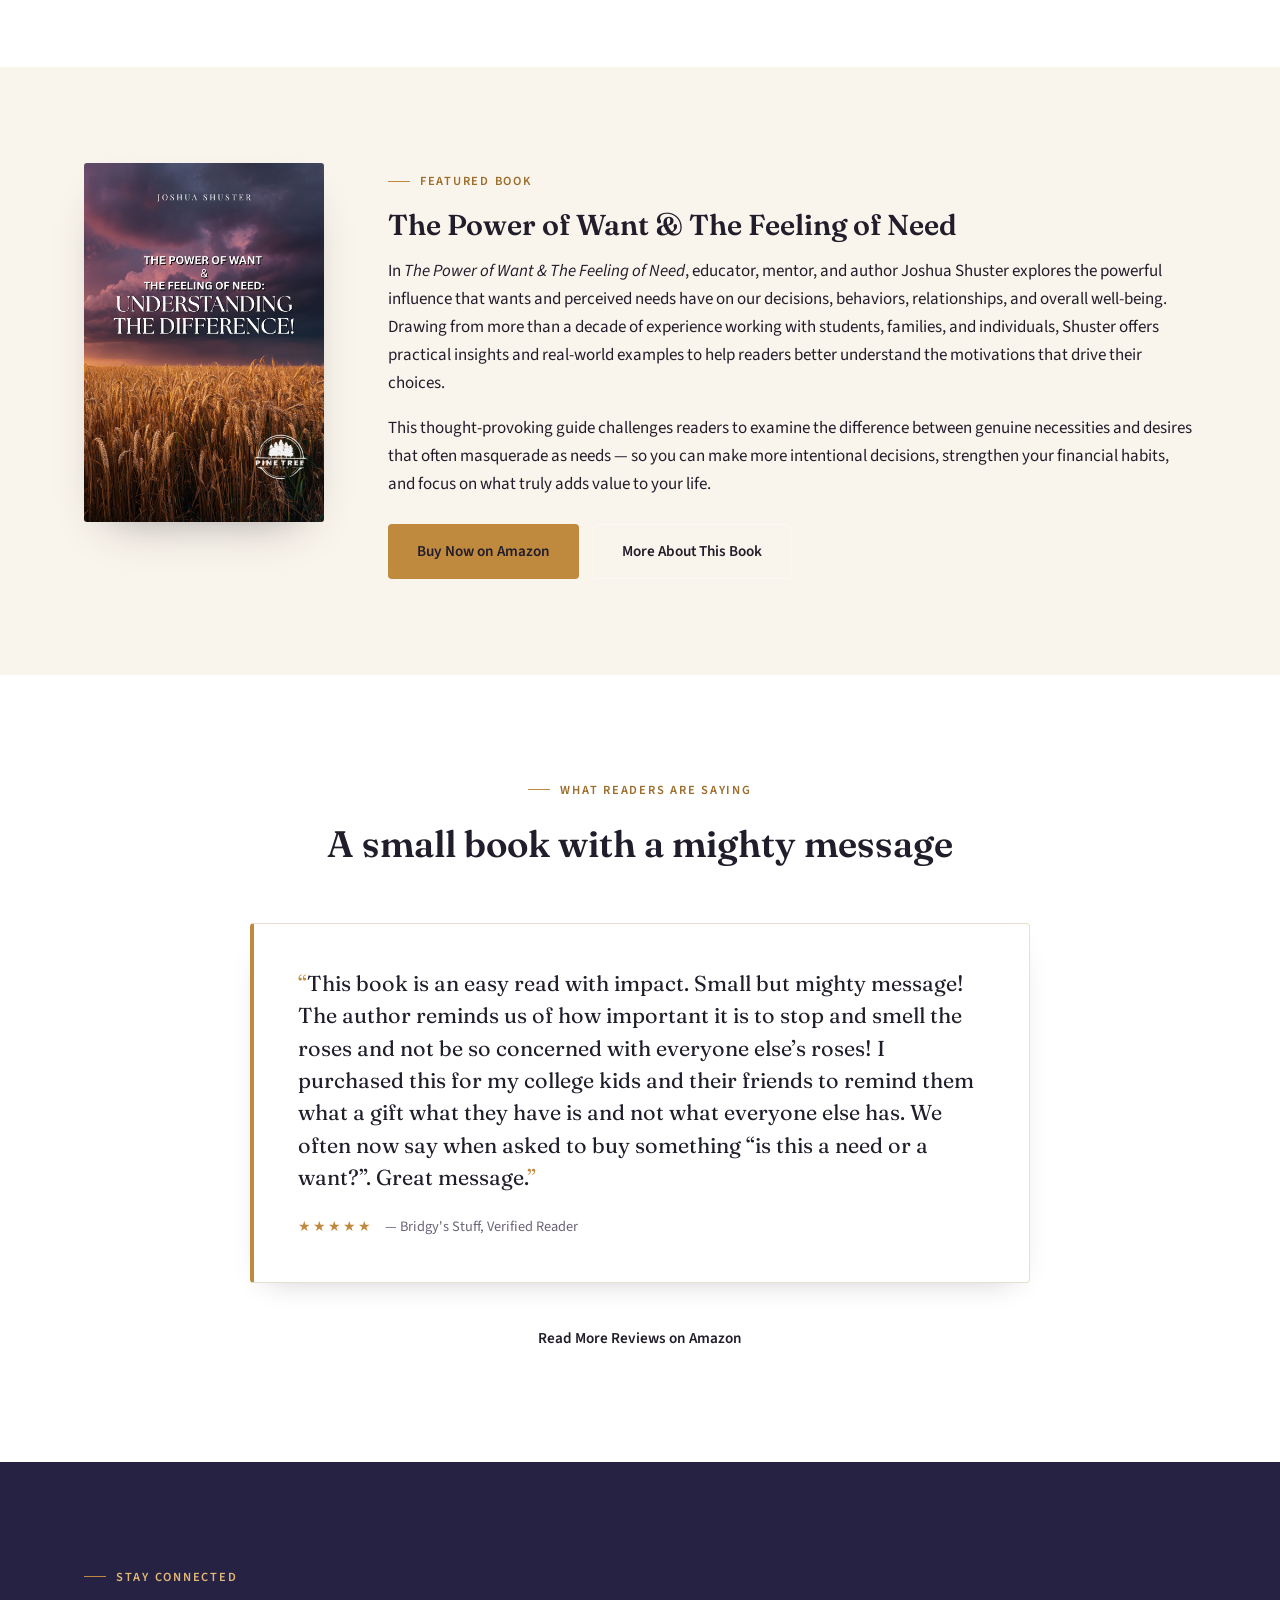
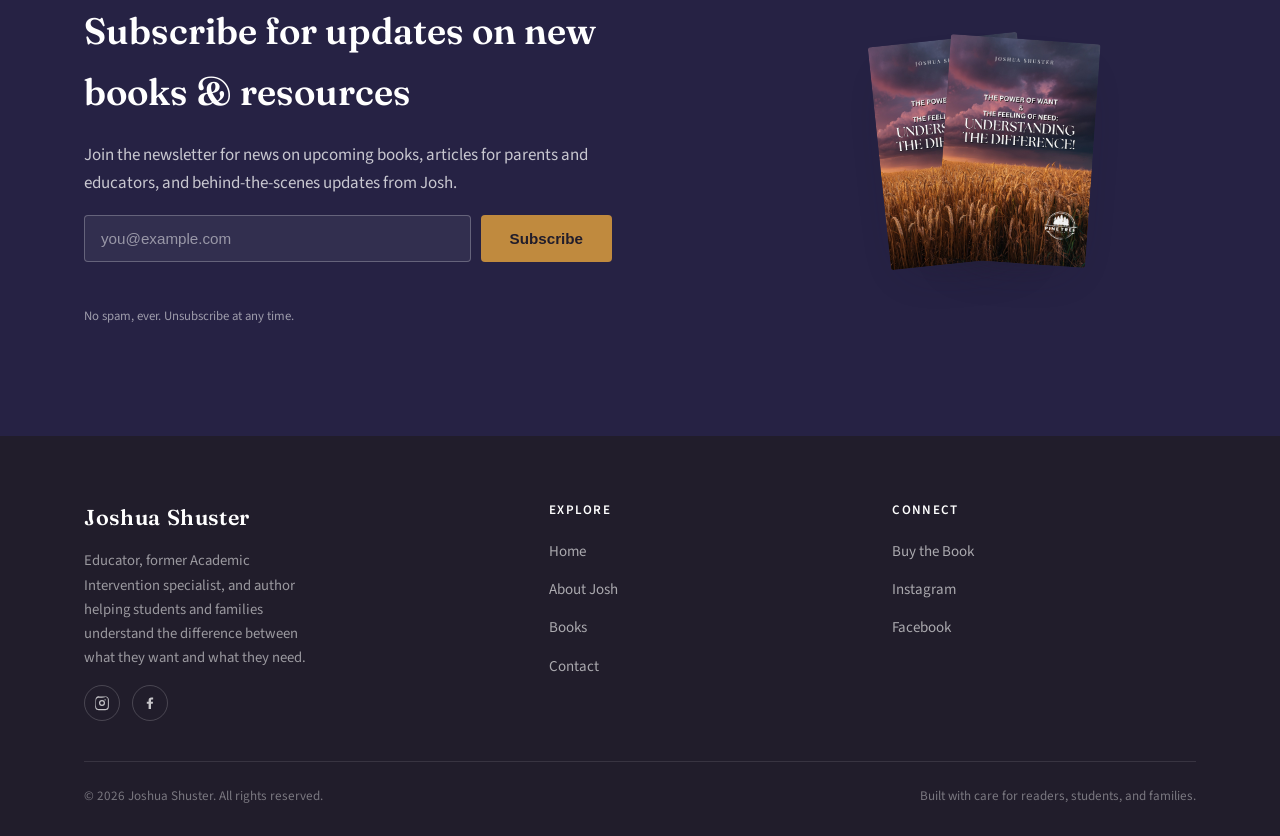
==== commit dca8d053: "Update description of educational experience" ====
--- a/index.html
+++ b/index.html
@@ -49,7 +49,7 @@
           <a class="btn btn-outline-light" href="books.html">Read the Full Story</a>
         </div>
         <div class="hero-meta">
-          <div><strong>10+ Years</strong>in education &amp; academic intervention</div>
+          <div><strong>10+ Years</strong>in education &amp; former Academic Intervention Specialist</div>
           <div><strong>Chicago</strong>based educator &amp; entrepreneur</div>
           <div><strong>MAPS Method</strong>his framework for independent learners</div>
         </div>
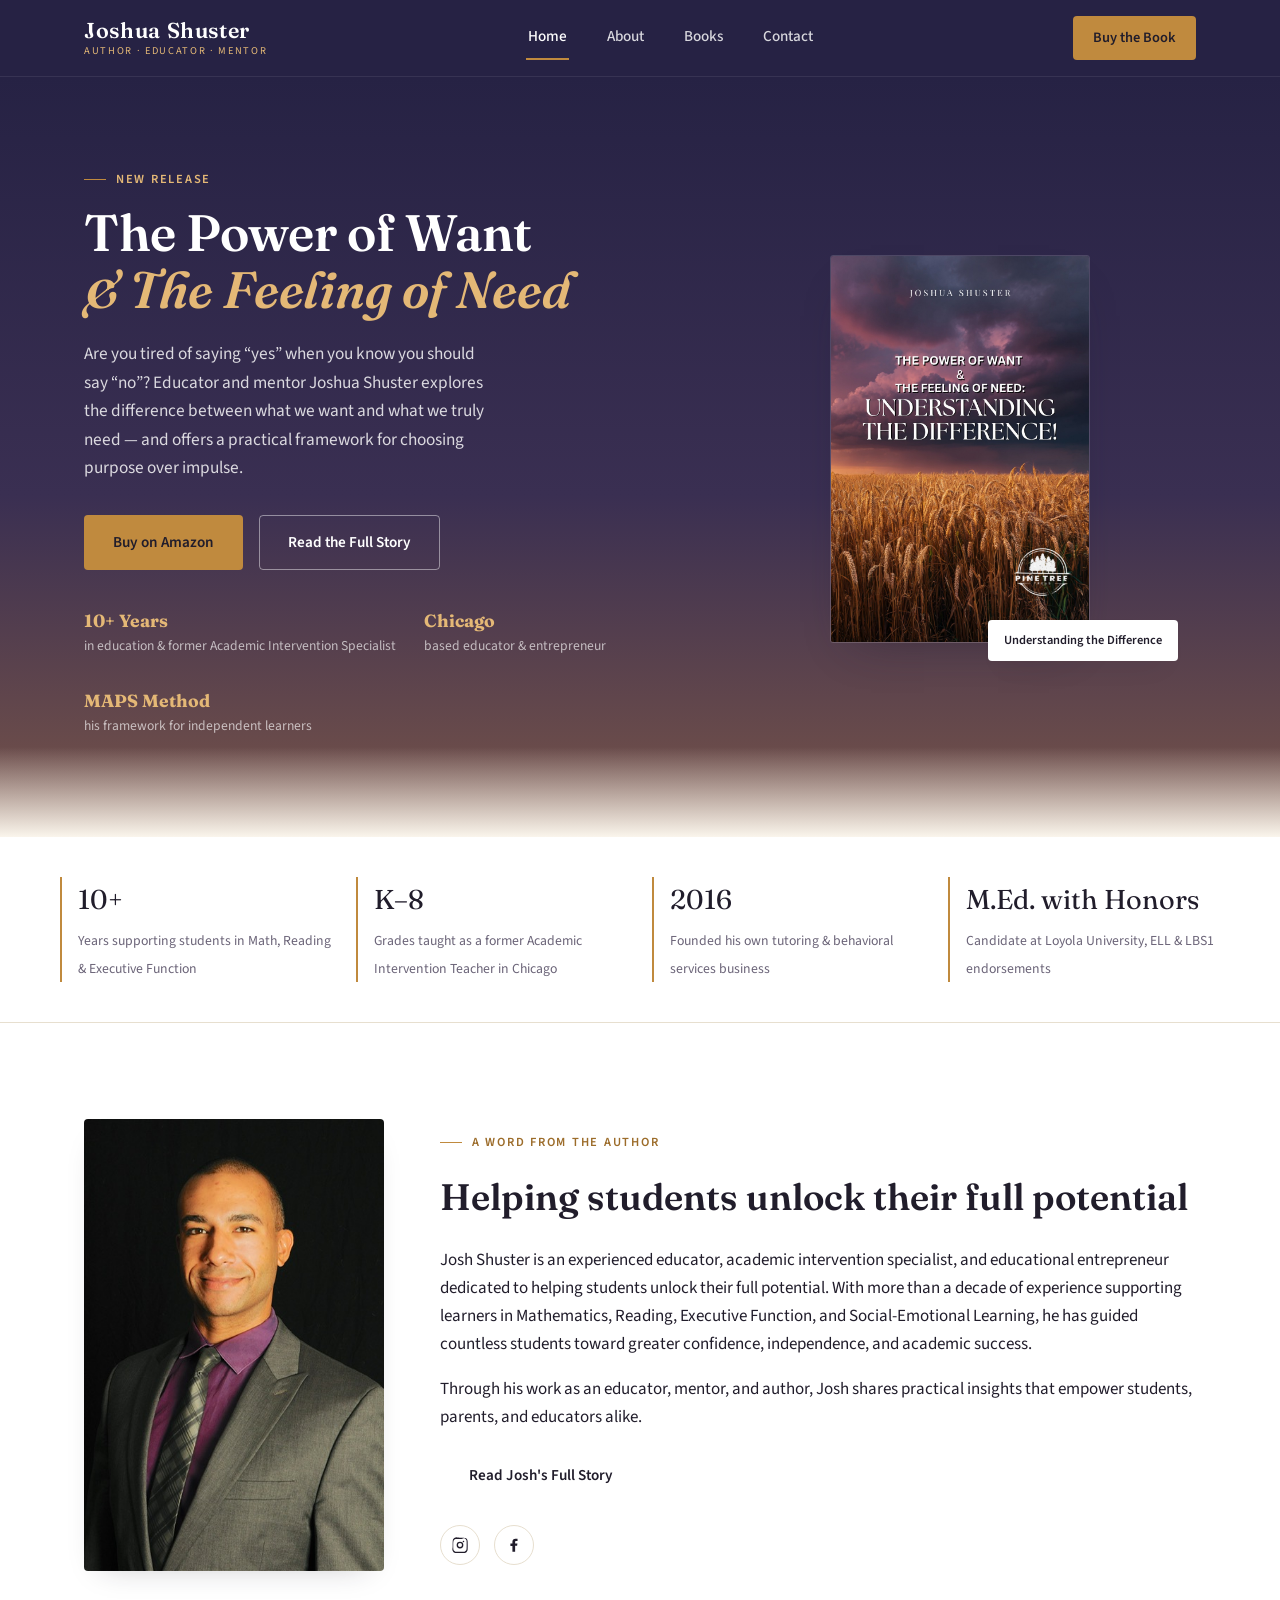
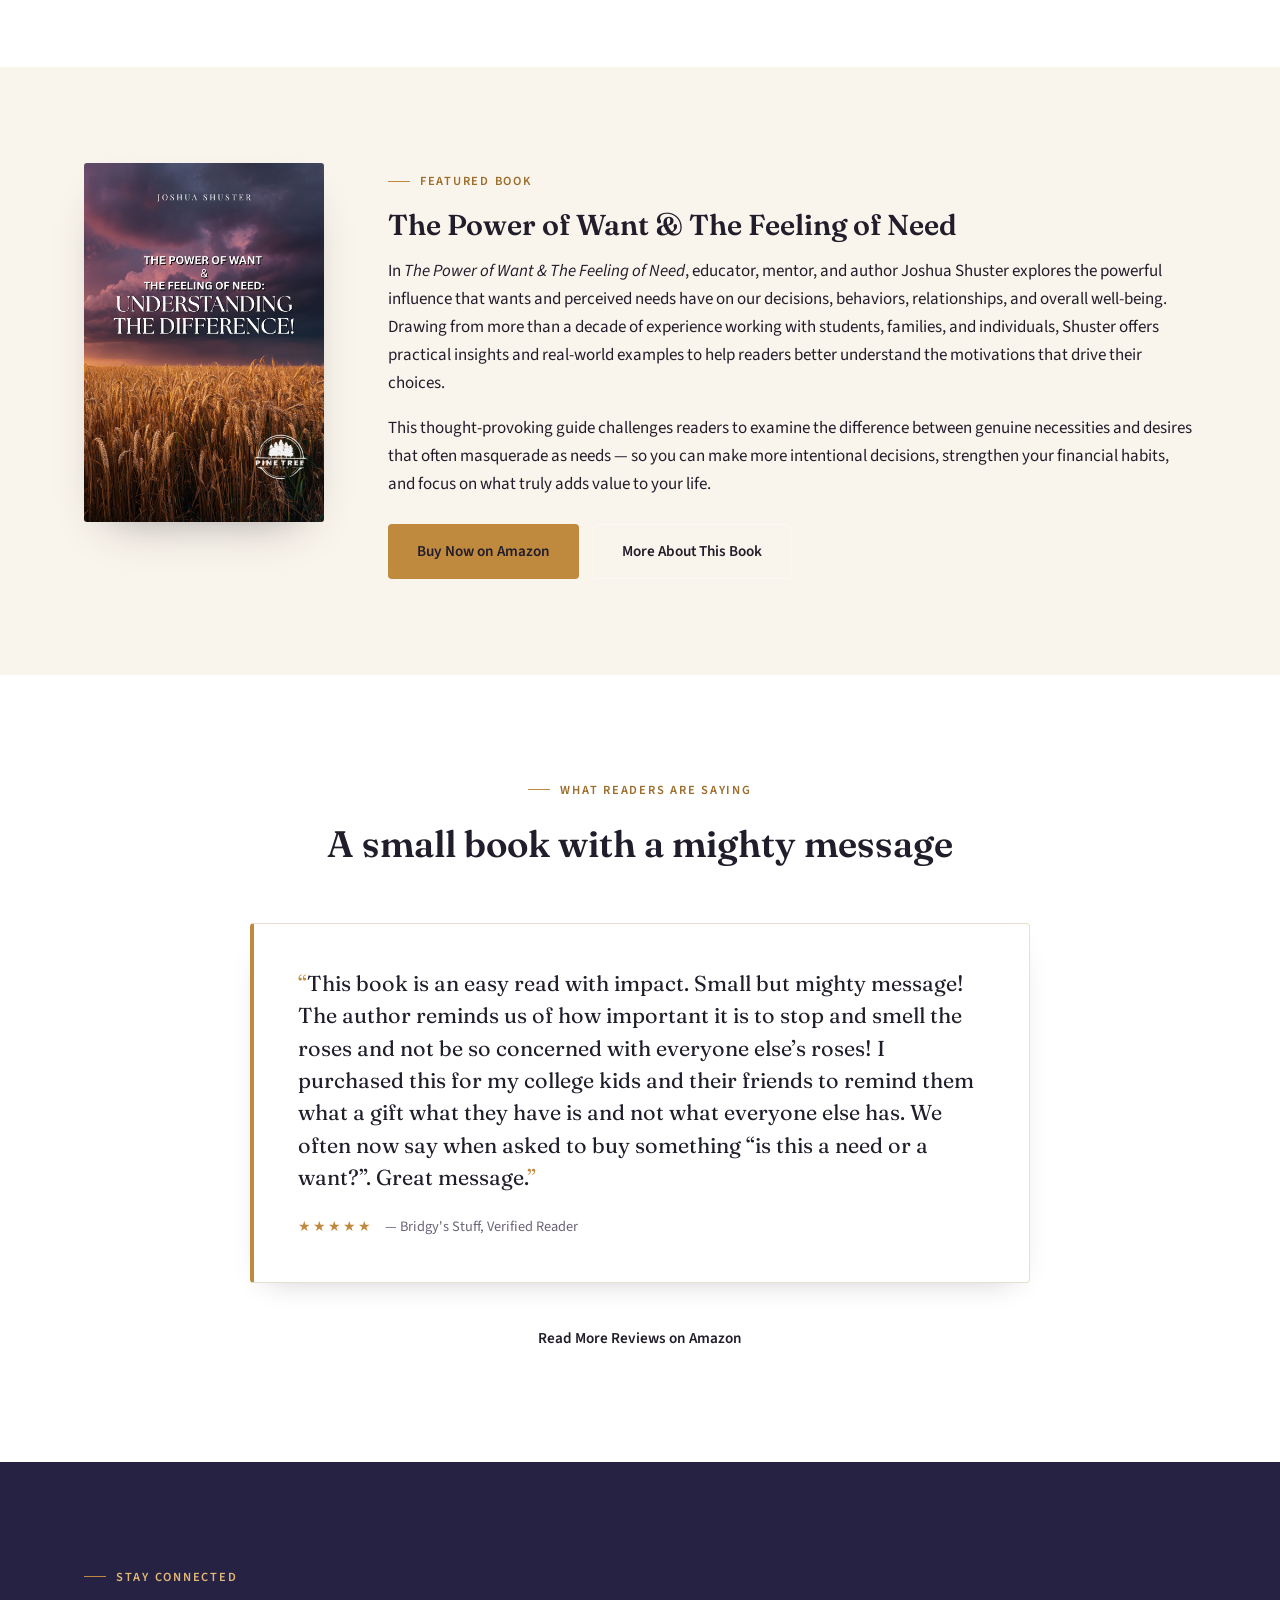
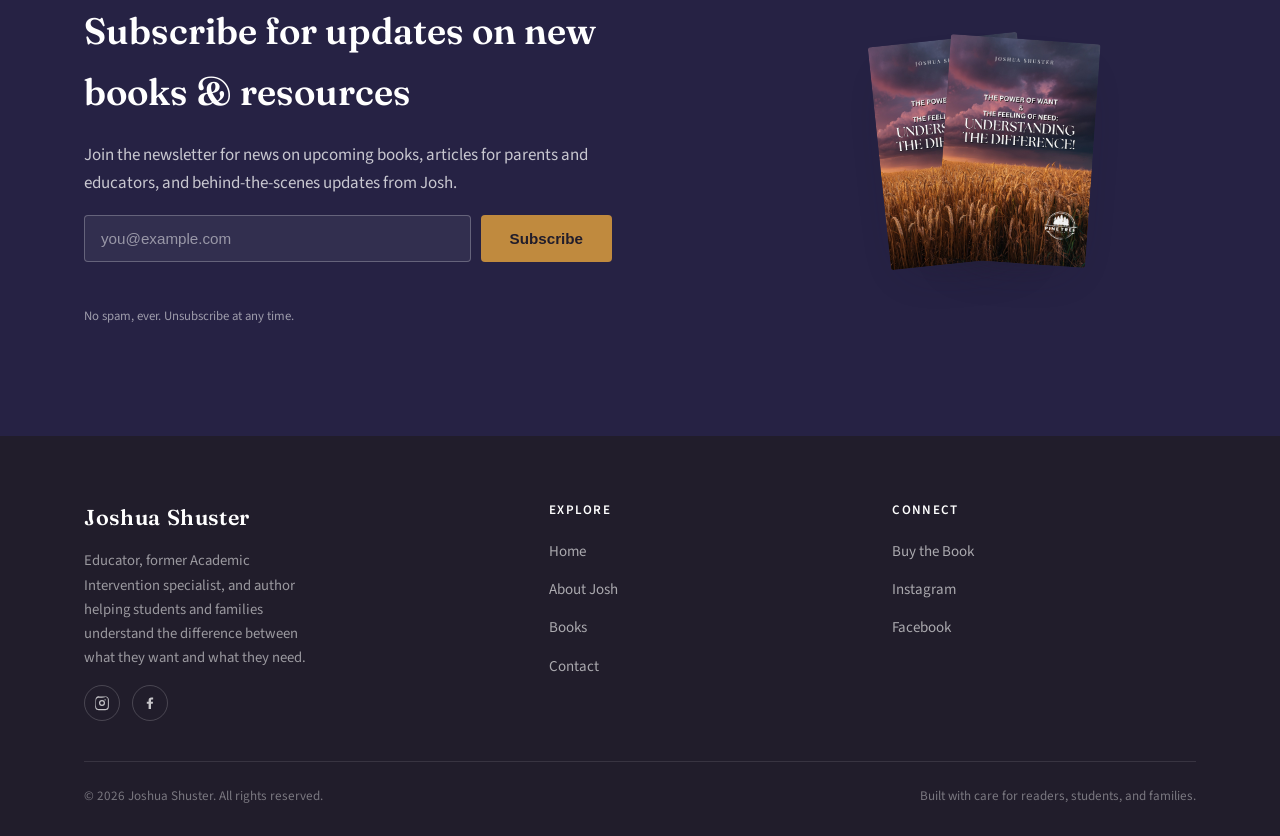
==== commit 69f33081: "Update label for grades taught in Chicago" ====
--- a/index.html
+++ b/index.html
@@ -70,7 +70,7 @@
       </div>
       <div class="stat-item">
         <span class="stat-num">K&ndash;8</span>
-        <span class="stat-label">Grades taught as an Academic Intervention Teacher in Chicago</span>
+        <span class="stat-label">Grades taught as a former Academic Intervention Teacher in Chicago</span>
       </div>
       <div class="stat-item">
         <span class="stat-num">2016</span>
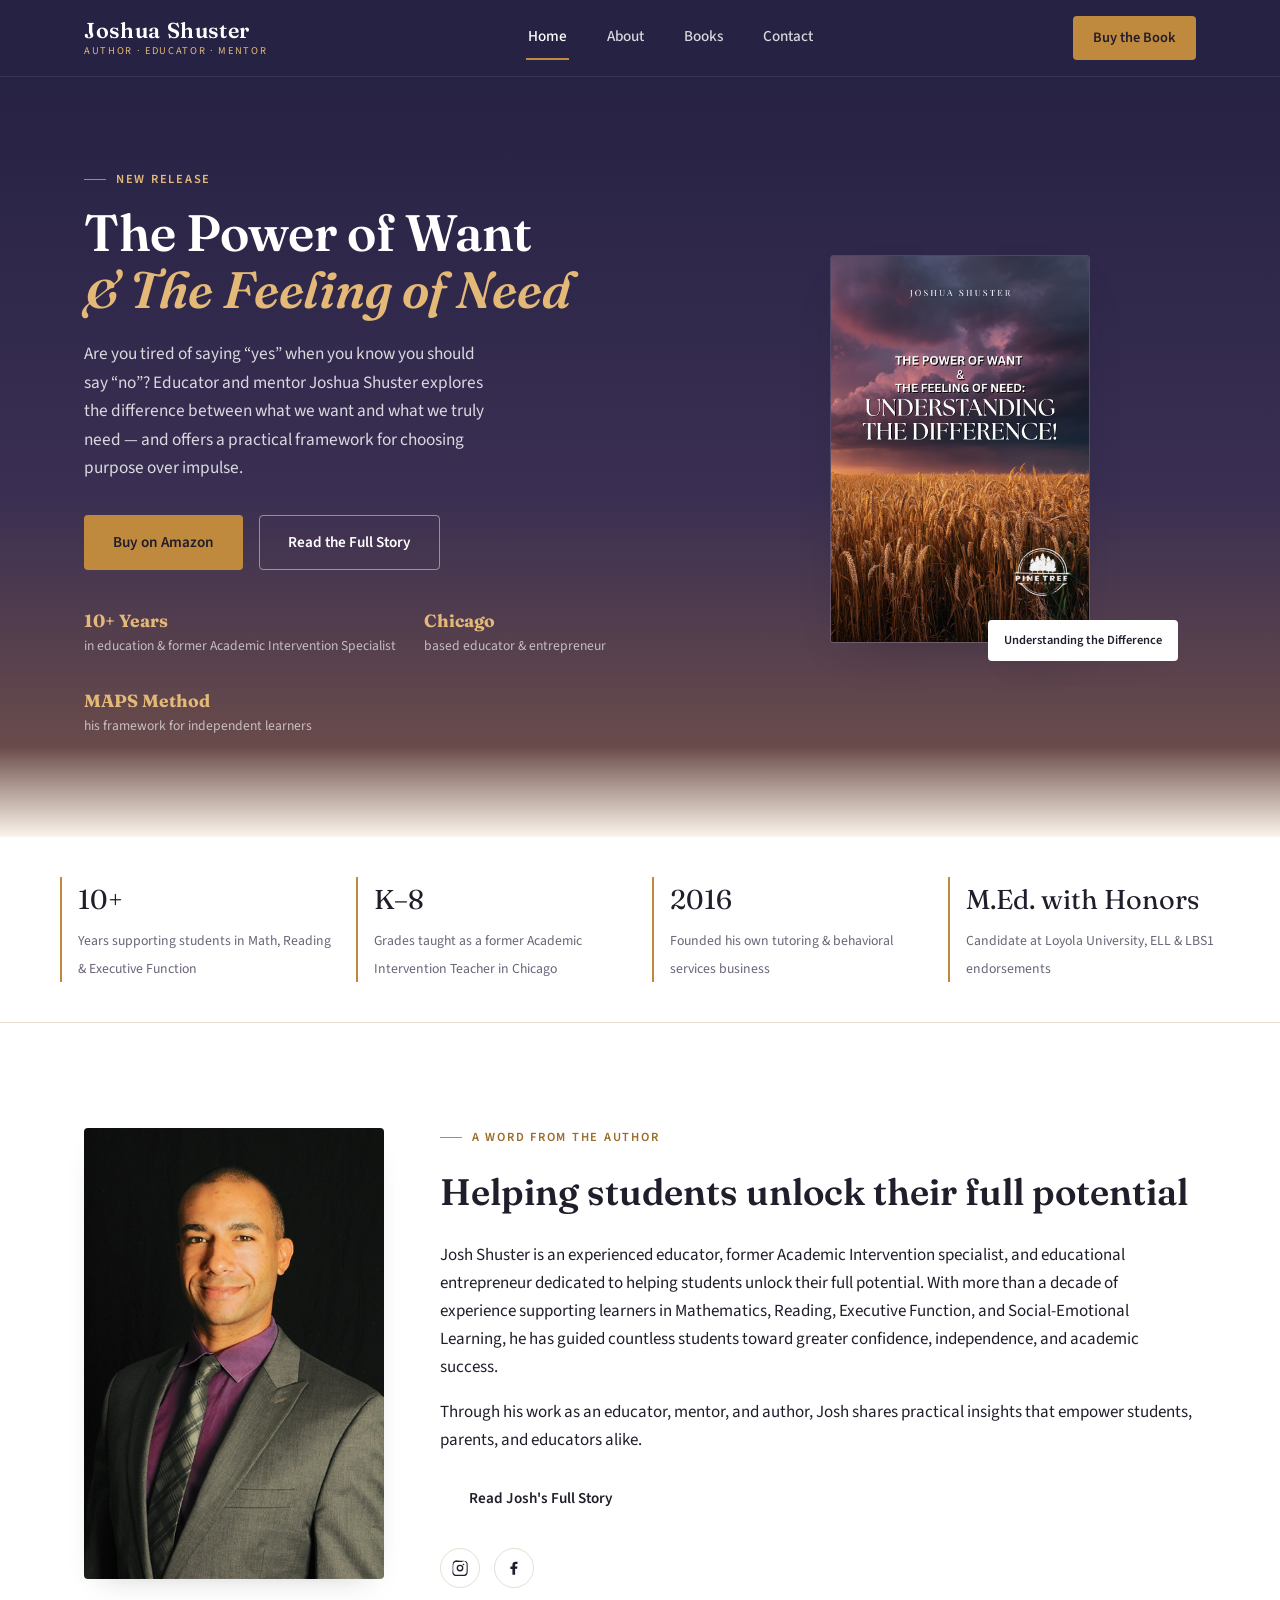
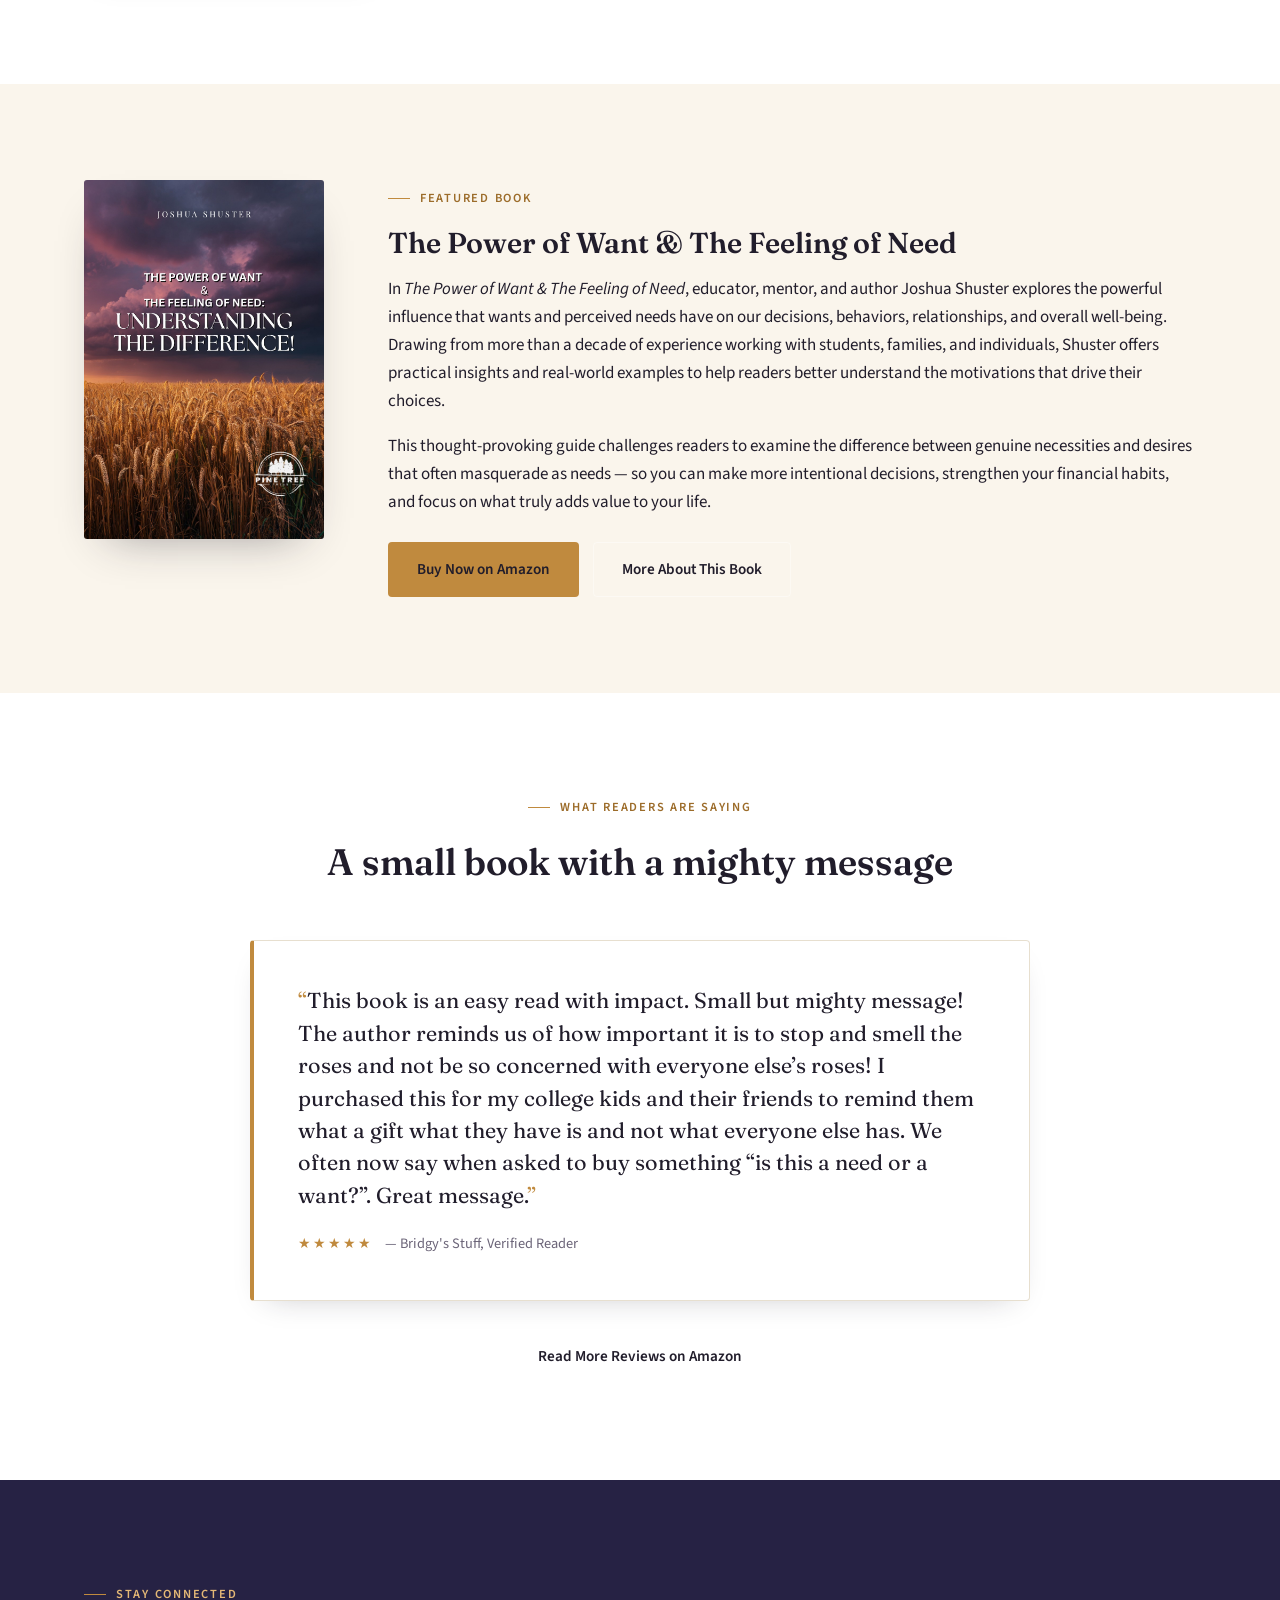
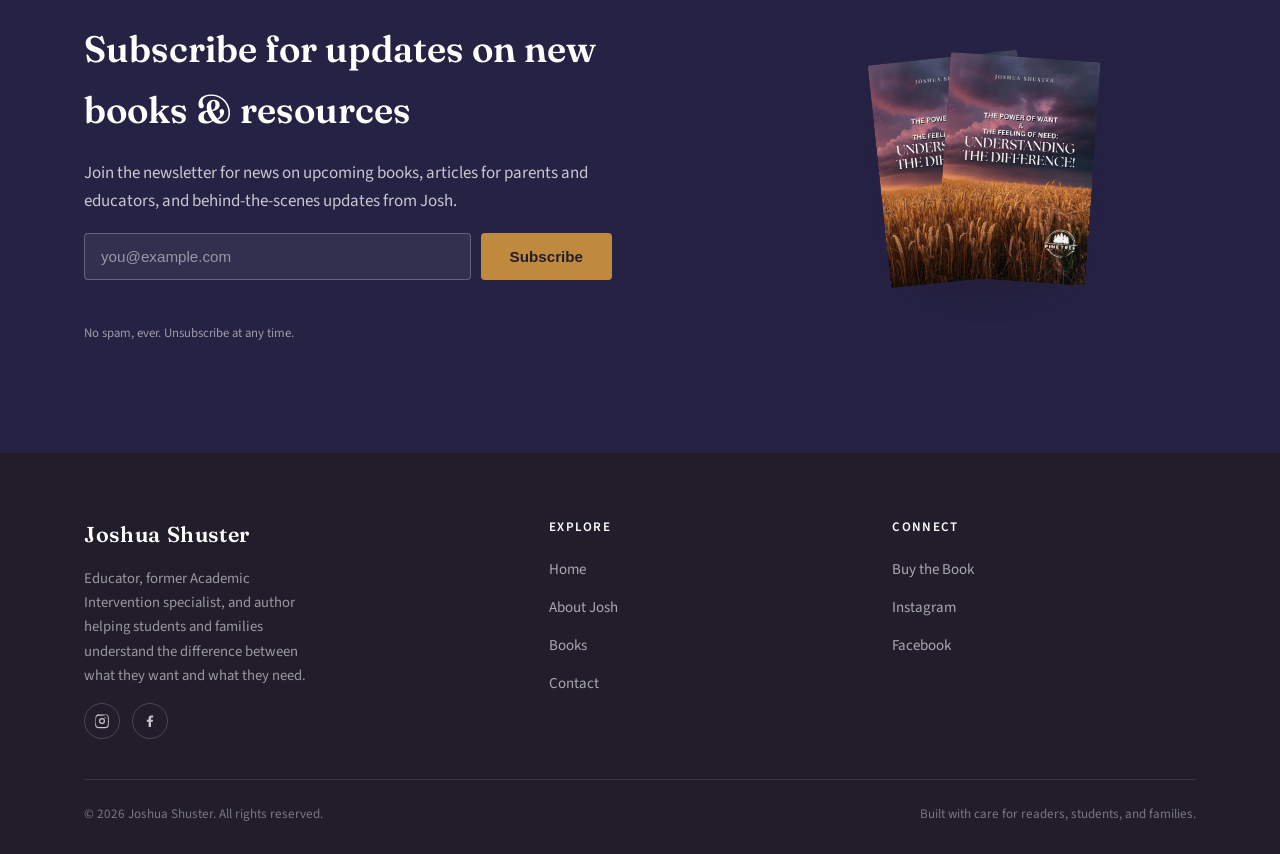
==== commit e014a5c6: "Update index.html" ====
--- a/index.html
+++ b/index.html
@@ -90,7 +90,7 @@
       <div class="author-copy">
         <p class="eyebrow">A Word From the Author</p>
         <h2>Helping students unlock their full potential</h2>
-        <p>Josh Shuster is an experienced educator, academic intervention specialist, and educational entrepreneur dedicated to helping students unlock their full potential. With more than a decade of experience supporting learners in Mathematics, Reading, Executive Function, and Social-Emotional Learning, he has guided countless students toward greater confidence, independence, and academic success.</p>
+        <p>Josh Shuster is an experienced educator, former Academic Intervention specialist, and educational entrepreneur dedicated to helping students unlock their full potential. With more than a decade of experience supporting learners in Mathematics, Reading, Executive Function, and Social-Emotional Learning, he has guided countless students toward greater confidence, independence, and academic success.</p>
         <p>Through his work as an educator, mentor, and author, Josh shares practical insights that empower students, parents, and educators alike.</p>
         <a class="btn btn-outline" href="about.html">Read Josh's Full Story</a>
         <div class="social-row" aria-label="Josh Shuster on social media">
